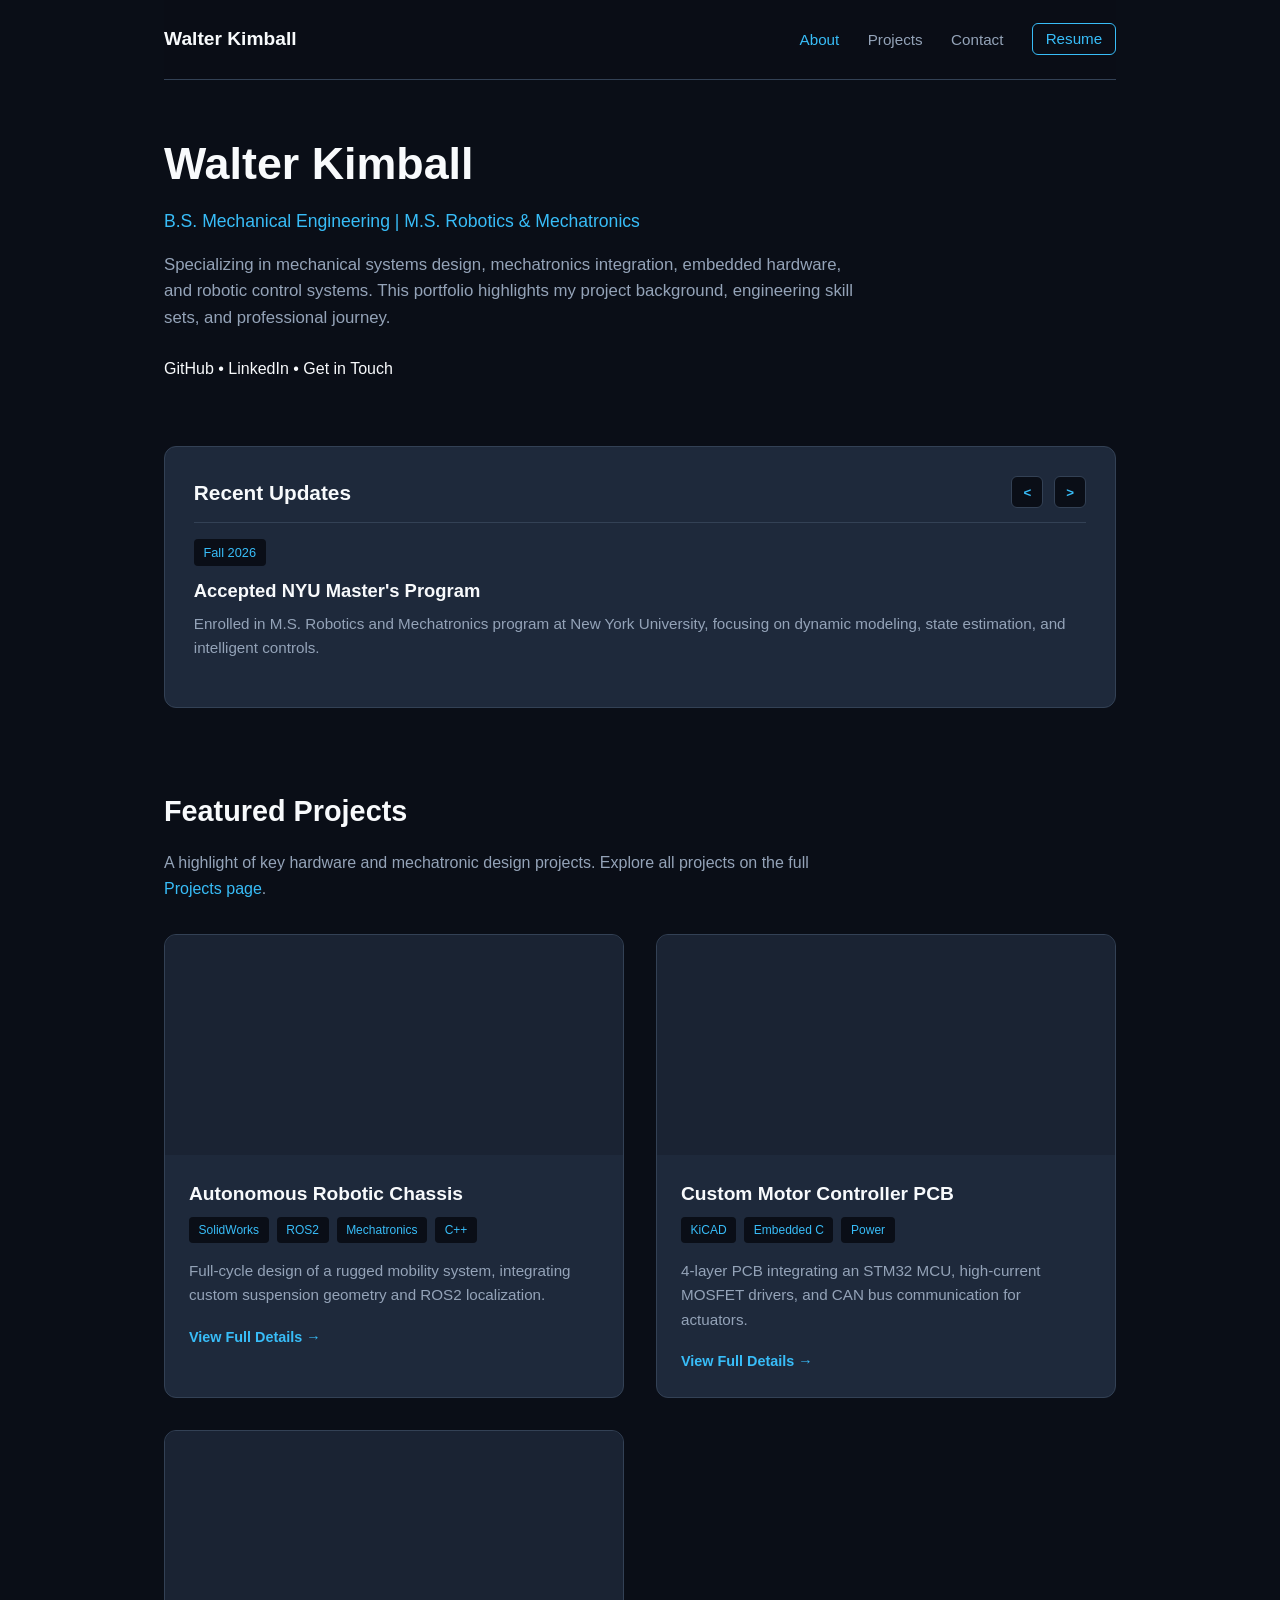
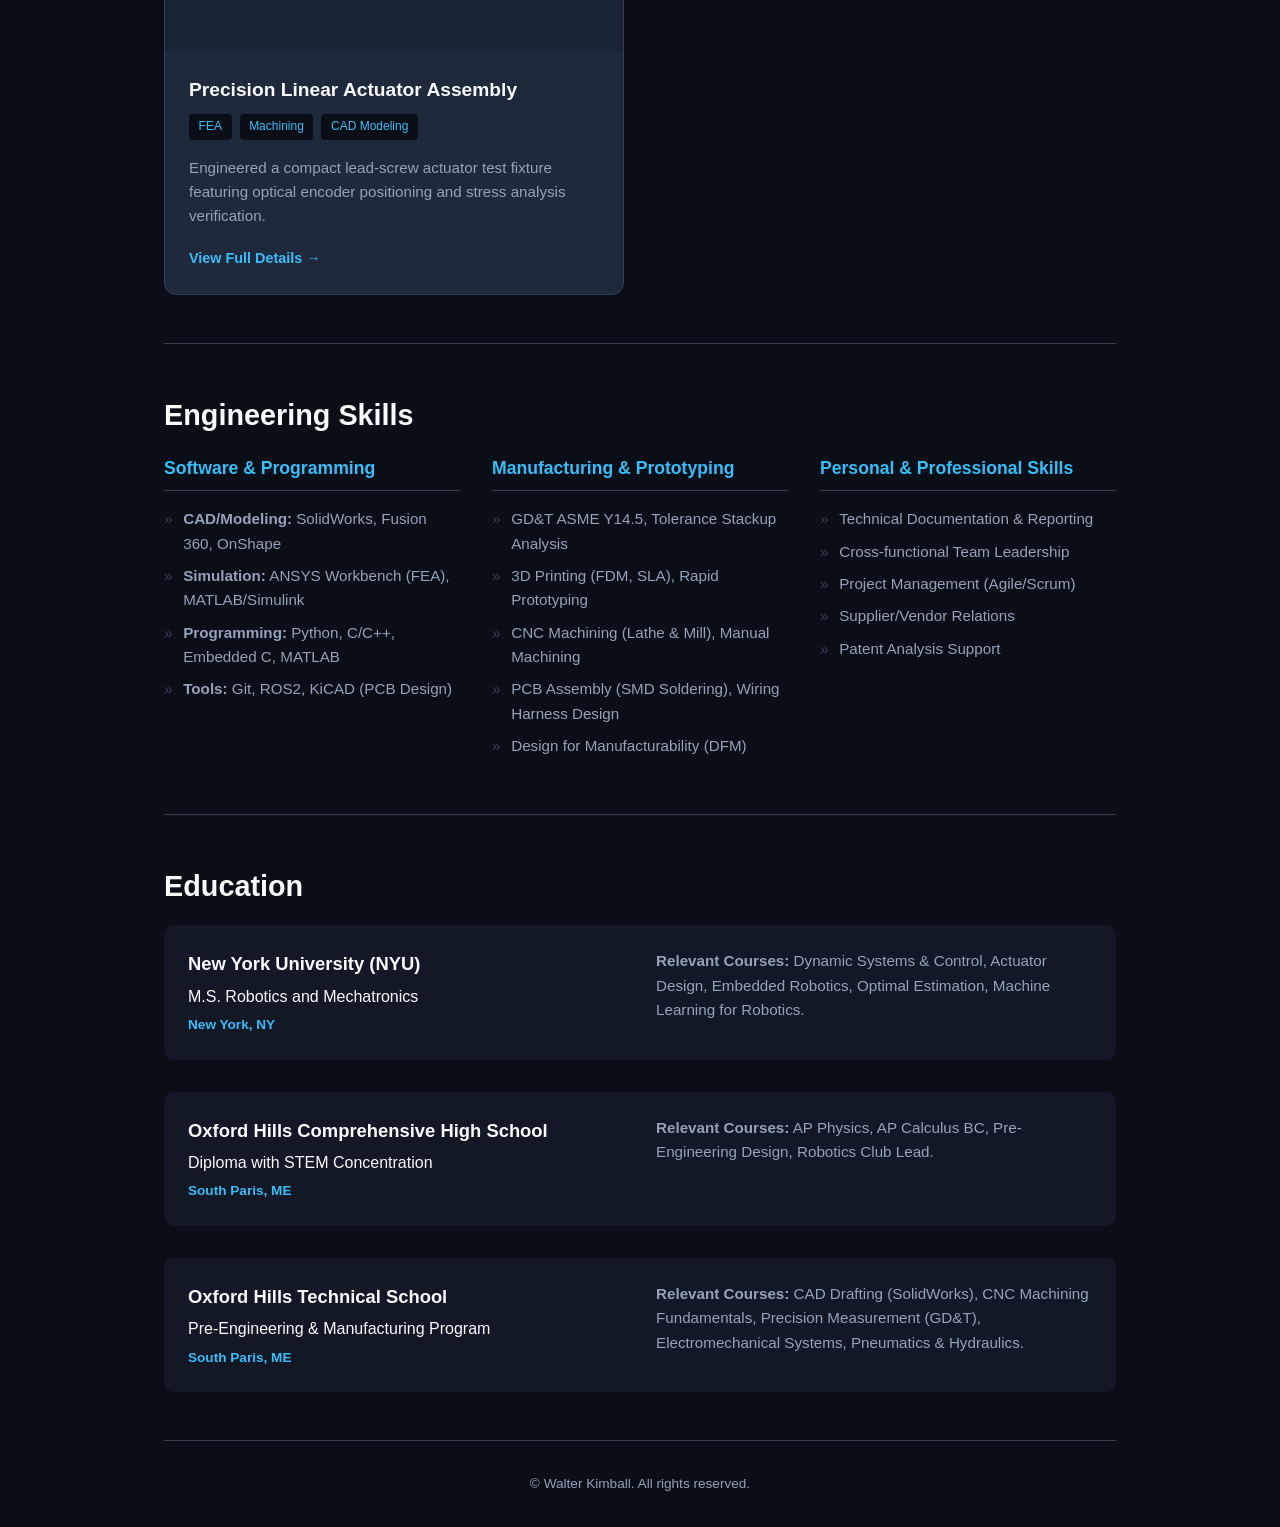
==== index.html @ c91fad49 "Update index.html" ====
<!DOCTYPE html>
<html lang="en">
<head>
  <meta charset="UTF-8">
  <meta name="viewport" content="width=device-width, initial-scale=1.0">
  <title>Walter Kimball | About Me</title>
  <link rel="stylesheet" href="style.css">
  <style>
    /* Carousel Essential Mechanics */
    .carousel-container {
      position: relative;
      overflow: hidden;
      min-height: 140px;
    }
    .update-slide {
      position: absolute;
      width: 100%;
      top: 0;
      left: 0;
      opacity: 0;
      visibility: hidden;
      transition: opacity 0.4s ease-in-out, visibility 0.4s ease-in-out;
      pointer-events: none;
    }
    .update-slide.active {
      position: relative;
      opacity: 1;
      visibility: visible;
      pointer-events: auto;
    }
  </style>
</head>
<body>

  <!-- Navigation Bar -->
  <nav class="navbar">
    <a href="index.html" class="logo">Walter Kimball</a>
    <div class="nav-links">
      <a href="index.html" class="active">About</a>
      <a href="projects.html">Projects</a>
      <a href="contact.html">Contact</a>
      <a href="resume.pdf" target="_blank" class="btn-resume">Resume</a>
    </div>
  </nav>

  <!-- Hero / Intro Section -->
  <section id="about" class="hero">
    <h1>Walter Kimball</h1>
    <p class="subtitle">B.S. Mechanical Engineering | M.S. Robotics & Mechatronics</p>
    <p class="bio">
      Specializing in mechanical systems design, mechatronics integration, 
      embedded hardware, and robotic control systems. This portfolio highlights 
      my project background, engineering skill sets, and professional journey.
    </p>
    <div class="social-links">
      <a href="https://github.com/" target="_blank">GitHub</a> &bull;
      <a href="https://linkedin.com/" target="_blank">LinkedIn</a> &bull;
      <a href="contact.html">Get in Touch</a>
    </div>
  </section>

  <!-- 1. News & Recent Updates Rotating Box -->
  <section class="updates-section">
    <div class="updates-header">
      <h2>Recent Updates</h2>
      <div class="carousel-controls">
        <button id="prevBtn" class="carousel-btn">&lt;</button>
        <button id="nextBtn" class="carousel-btn">&gt;</button>
      </div>
    </div>

    <div class="carousel-container">
      <!-- Update 1 -->
      <div class="update-slide active">
        <span class="update-date">Fall 2026</span>
        <h3>Accepted NYU Master's Program</h3>
        <p>Enrolled in M.S. Robotics and Mechatronics program at New York University, focusing on dynamic modeling, state estimation, and intelligent controls.</p>
      </div>

      <!-- Update 2 -->
      <div class="update-slide">
        <span class="update-date">Summer 2026</span>
        <h3>Passed Fundamentals of Engineering Exam</h3>
        <p>Successfully completed the FE Exam (Mechanical branch) and received Certified SolidWorks Professional (CSWP) designation.</p>
      </div>

      <!-- Update 3 -->
      <div class="update-slide">
        <span class="update-date">Spring 2026</span>
        <h3>B.S. Mechanical Engineering Completed</h3>
        <p>Graduated with honors, finalizing a capstone project on a high-efficiency planar robotic manipulator.</p>
      </div>
    </div>
  </section>

  <!-- 2. FEATURED PROJECTS (Positioned between Updates and Skills) -->
  <section class="featured-projects">
    <h2>Featured Projects</h2>
    <p class="section-desc">
      A highlight of key hardware and mechatronic design projects. 
      Explore all projects on the full <a href="projects.html">Projects page</a>.
    </p>
    <div class="projects-grid">

      <!-- Project Card 1 -->
      <div class="project-card">
        <div class="card-image" style="background-image: url('project1.jpg');"></div>
        <div class="card-content">
          <h3>Autonomous Robotic Chassis</h3>
          <div class="tags">
            <span class="tag">SolidWorks</span>
            <span class="tag">ROS2</span>
            <span class="tag">Mechatronics</span>
            <span class="tag">C++</span>
          </div>
          <p>Full-cycle design of a rugged mobility system, integrating custom suspension geometry and ROS2 localization.</p>
          <a href="projects.html" class="card-link">View Full Details &rarr;</a>
        </div>
      </div>

      <!-- Project Card 2 -->
      <div class="project-card">
        <div class="card-image" style="background-image: url('project2.jpg');"></div>
        <div class="card-content">
          <h3>Custom Motor Controller PCB</h3>
          <div class="tags">
            <span class="tag">KiCAD</span>
            <span class="tag">Embedded C</span>
            <span class="tag">Power</span>
          </div>
          <p>4-layer PCB integrating an STM32 MCU, high-current MOSFET drivers, and CAN bus communication for actuators.</p>
          <a href="projects.html" class="card-link">View Full Details &rarr;</a>
        </div>
      </div>

      <!-- Project Card 3 -->
      <div class="project-card">
        <div class="card-image" style="background-image: url('project3.jpg');"></div>
        <div class="card-content">
          <h3>Precision Linear Actuator Assembly</h3>
          <div class="tags">
            <span class="tag">FEA</span>
            <span class="tag">Machining</span>
            <span class="tag">CAD Modeling</span>
          </div>
          <p>Engineered a compact lead-screw actuator test fixture featuring optical encoder positioning and stress analysis verification.</p>
          <a href="projects.html" class="card-link">View Full Details &rarr;</a>
        </div>
      </div>

    </div>
  </section>

  <!-- 3. ENGINEERING SKILLS -->
  <section id="skills" class="skills-section">
    <h2>Engineering Skills</h2>
    <div class="skills-grid">
      
      <!-- Category 1 -->
      <div class="skill-category">
        <h3>Software & Programming</h3>
        <ul class="skill-list">
          <li><strong>CAD/Modeling:</strong> SolidWorks, Fusion 360, OnShape</li>
          <li><strong>Simulation:</strong> ANSYS Workbench (FEA), MATLAB/Simulink</li>
          <li><strong>Programming:</strong> Python, C/C++, Embedded C, MATLAB</li>
          <li><strong>Tools:</strong> Git, ROS2, KiCAD (PCB Design)</li>
        </ul>
      </div>

      <!-- Category 2 -->
      <div class="skill-category">
        <h3>Manufacturing & Prototyping</h3>
        <ul class="skill-list">
          <li>GD&T ASME Y14.5, Tolerance Stackup Analysis</li>
          <li>3D Printing (FDM, SLA), Rapid Prototyping</li>
          <li>CNC Machining (Lathe & Mill), Manual Machining</li>
          <li>PCB Assembly (SMD Soldering), Wiring Harness Design</li>
          <li>Design for Manufacturability (DFM)</li>
        </ul>
      </div>

      <!-- Category 3 -->
      <div class="skill-category">
        <h3>Personal & Professional Skills</h3>
        <ul class="skill-list">
          <li>Technical Documentation & Reporting</li>
          <li>Cross-functional Team Leadership</li>
          <li>Project Management (Agile/Scrum)</li>
          <li>Supplier/Vendor Relations</li>
          <li>Patent Analysis Support</li>
        </ul>
      </div>

    </div>
  </section>

  <!-- 4. EDUCATION -->
  <section id="education" class="education-section">
    <h2>Education</h2>
    
    <div class="edu-container">
      <!-- Degree 1 -->
      <div class="edu-entry">
        <div class="edu-main">
          <h3>New York University (NYU)</h3>
          <p>M.S. Robotics and Mechatronics</p>
          <p class="edu-meta">New York, NY</p>
        </div>
        <div class="edu-details">
          <strong>Relevant Courses:</strong> Dynamic Systems & Control, Actuator Design, Embedded Robotics, Optimal Estimation, Machine Learning for Robotics.
        </div>
      </div>

      <!-- High School -->
      <div class="edu-entry">
        <div class="edu-main">
          <h3>Oxford Hills Comprehensive High School</h3>
          <p>Diploma with STEM Concentration</p>
          <p class="edu-meta">South Paris, ME</p>
        </div>
        <div class="edu-details">
          <strong>Relevant Courses:</strong> AP Physics, AP Calculus BC, Pre-Engineering Design, Robotics Club Lead.
        </div>
      </div>

      <!-- Tech School -->
      <div class="edu-entry">
        <div class="edu-main">
          <h3>Oxford Hills Technical School</h3>
          <p>Pre-Engineering & Manufacturing Program</p>
          <p class="edu-meta">South Paris, ME</p>
        </div>
        <div class="edu-details">
          <strong>Relevant Courses:</strong> CAD Drafting (SolidWorks), CNC Machining Fundamentals, Precision Measurement (GD&T), Electromechanical Systems, Pneumatics & Hydraulics.
        </div>
      </div>
    </div>
  </section>

  <!-- Footer -->
  <footer>
    <p>&copy; Walter Kimball. All rights reserved.</p>
  </footer>

  <!-- Carousel Script -->
  <script>
    document.addEventListener('DOMContentLoaded', () => {
      const slides = document.querySelectorAll('.update-slide');
      const prevBtn = document.getElementById('prevBtn');
      const nextBtn = document.getElementById('nextBtn');
      let currentSlide = 0;
      const totalSlides = slides.length;

      if (totalSlides === 0 || !prevBtn || !nextBtn) return;

      function showSlide(index) {
        slides.forEach((slide) => slide.classList.remove('active'));
        slides[index].classList.add('active');
      }

      nextBtn.addEventListener('click', () => {
        currentSlide = (currentSlide + 1) % totalSlides;
        showSlide(currentSlide);
      });

      prevBtn.addEventListener('click', () => {
        currentSlide = (currentSlide - 1 + totalSlides) % totalSlides;
        showSlide(currentSlide);
      });

      setInterval(() => {
        currentSlide = (currentSlide + 1) % totalSlides;
        showSlide(currentSlide);
      }, 7000);

      showSlide(currentSlide);
    });
  </script>

</body>
</html>
---- style.css ----
/* Master Stylesheet: Clean Minimal Engineering Theme */
:root {
  --bg-color: #0a0e17; /* Sightly darker for better contrast */
  --card-bg: #1e293b;
  --text-primary: #f8fafc;
  --text-secondary: #94a3b8;
  --accent: #38bdf8;
  --border-color: #334155;
  --font-family: -apple-system, BlinkMacSystemFont, "Segoe UI", Roboto, Helvetica, Arial, sans-serif;
}

* {
  box-sizing: border-box;
  margin: 0;
  padding: 0;
}

body {
  background-color: var(--bg-color);
  color: var(--text-primary);
  font-family: var(--font-family);
  line-height: 1.6;
  padding: 0 1.5rem;
  max-width: 1000px;
  margin: 0 auto;
  overflow-x: hidden; /* Safety for carousel transition */
}

/* Navbar */
.navbar {
  display: flex;
  justify-content: space-between;
  align-items: center;
  padding: 1.5rem 0;
  border-bottom: 1px solid var(--border-color);
  position: sticky; /* Keeps navbar visible when scrolling down long page */
  top: 0;
  background-color: rgba(10, 14, 23, 0.9); /* Opaque for scrolling */
  z-index: 100;
}

.logo {
  font-size: 1.2rem;
  font-weight: 700;
  color: var(--text-primary);
  text-decoration: none;
}

.nav-links a {
  color: var(--text-secondary);
  text-decoration: none;
  margin-left: 1.5rem;
  font-size: 0.95rem;
  transition: color 0.2s;
}

.nav-links a:hover,
.nav-links a.active {
  color: var(--accent);
}

.btn-resume {
  border: 1px solid var(--accent);
  padding: 0.4rem 0.8rem;
  border-radius: 6px;
  color: var(--accent) !important;
}

/* Universal Section Styling */
.hero, .updates-section, .featured-projects, .skills-section, .education-section, .projects-page-header, .contact-section {
  padding: 3rem 0;
  border-bottom: 1px solid var(--border-color); /* Separates sections on long page */
}

h1 {
  font-size: 2.8rem;
  margin-bottom: 0.5rem;
}

h2 {
  font-size: 1.8rem;
  margin-bottom: 1rem;
}

.subtitle {
  font-size: 1.1rem;
  color: var(--accent);
  margin-bottom: 1rem;
}

.section-desc {
  color: var(--text-secondary);
  margin-bottom: 2rem;
  max-width: 700px;
}

.section-desc a {
  color: var(--accent);
  text-decoration: none;
}

/* Hero Section */
.hero {
  border-bottom: none; /* Hero doesn't need its own line */
}

.bio {
  color: var(--text-secondary);
  max-width: 700px;
  font-size: 1.05rem;
  margin-bottom: 1.5rem;
}

.social-links a {
  color: var(--text-primary);
  text-decoration: none;
  font-weight: 500;
}

.social-links a:hover {
  color: var(--accent);
}

/* Updates / News Carousel Box (Hiding styles are in index.html) */
.updates-section {
  margin: 1rem 0 2rem 0;
  background-color: var(--card-bg);
  border: 1px solid var(--border-color);
  border-radius: 12px;
  padding: 1.8rem;
}

.updates-header {
  display: flex;
  justify-content: space-between;
  align-items: center;
  margin-bottom: 1rem;
  border-bottom: 1px solid var(--border-color);
  padding-bottom: 0.8rem;
}

.updates-header h2 {
  font-size: 1.3rem;
  margin-bottom: 0;
}

.carousel-btn {
  background-color: var(--bg-color);
  color: var(--accent);
  border: 1px solid var(--border-color);
  border-radius: 6px;
  width: 32px;
  height: 32px;
  cursor: pointer;
  font-weight: bold;
  margin-left: 0.4rem;
  transition: all 0.2s;
}

.carousel-btn:hover {
  background-color: var(--accent);
  color: var(--bg-color);
}

.update-date {
  font-size: 0.8rem;
  background-color: var(--bg-color);
  color: var(--accent);
  padding: 0.2rem 0.6rem;
  border-radius: 4px;
  display: inline-block;
  margin-bottom: 0.6rem;
}

.update-slide h3 {
  font-size: 1.15rem;
  margin-bottom: 0.4rem;
}

.update-slide p {
  color: var(--text-secondary);
  font-size: 0.95rem;
}

/* Projects Grid (Used on both index and projects pages) */
.projects-grid {
  display: grid;
  grid-template-columns: repeat(auto-fit, minmax(320px, 1fr));
  gap: 2rem;
}

.project-card {
  background-color: var(--card-bg);
  border: 1px solid var(--border-color);
  border-radius: 12px;
  overflow: hidden;
  transition: all 0.2s ease;
}

.project-card:hover {
  transform: translateY(-4px);
  border-color: var(--accent);
}

.card-image {
  height: 220px;
  background-size: cover;
  background-position: center;
  background-color: #1a2333; /* Dark placeholder color */
}

.card-content {
  padding: 1.5rem;
}

.card-content h3 {
  font-size: 1.2rem;
  margin-bottom: 0.5rem;
}

.tags {
  display: flex;
  flex-wrap: wrap;
  gap: 0.5rem;
  margin-bottom: 1rem;
}

.tag {
  background-color: var(--bg-color);
  color: var(--accent);
  font-size: 0.75rem;
  padding: 0.2rem 0.6rem;
  border-radius: 4px;
}

.card-content p {
  color: var(--text-secondary);
  font-size: 0.95rem;
  margin-bottom: 1rem;
}

.card-link {
  color: var(--accent);
  text-decoration: none;
  font-size: 0.9rem;
  font-weight: 600;
}

/* Skills Section */
.skills-grid {
  display: grid;
  grid-template-columns: repeat(auto-fit, minmax(280px, 1fr));
  gap: 2rem;
}

.skill-category h3 {
  font-size: 1.1rem;
  margin-bottom: 1rem;
  color: var(--accent);
  border-bottom: 1px solid var(--border-color);
  padding-bottom: 0.5rem;
}

.skill-list {
  list-style: none;
}

.skill-list li {
  color: var(--text-secondary);
  font-size: 0.95rem;
  margin-bottom: 0.5rem;
  position: relative;
  padding-left: 1.2rem;
}

.skill-list li::before {
  content: "»"; /* Subdued professional list marker */
  position: absolute;
  left: 0;
  color: var(--border-color);
}

/* Education Section */
.edu-container {
  display: flex;
  flex-direction: column;
  gap: 2rem;
}

.edu-entry {
  display: grid;
  grid-template-columns: 1fr 1fr;
  gap: 2rem;
  align-items: flex-start;
  padding: 1.5rem;
  background-color: rgba(30, 41, 59, 0.4); /* Subtle transparent background */
  border-radius: 10px;
}

.edu-main h3 {
  font-size: 1.15rem;
  margin-bottom: 0.3rem;
}

.edu-meta {
  color: var(--accent);
  font-size: 0.85rem;
  font-weight: 600;
  margin-top: 0.3rem;
}

.edu-details {
  color: var(--text-secondary);
  font-size: 0.95rem;
}

@media (max-width: 768px) {
  .edu-entry {
    grid-template-columns: 1fr; /* Stack vertically on mobile */
    gap: 1rem;
  }
}

/* Contact Page Styles */
.contact-card {
  background-color: var(--card-bg);
  border: 1px solid var(--border-color);
  border-radius: 12px;
  padding: 2rem;
  margin-top: 1.5rem;
  display: grid;
  grid-template-columns: repeat(auto-fit, minmax(200px, 1fr));
  gap: 1.5rem;
}

.contact-item h3 {
  font-size: 1rem;
  color: var(--text-secondary);
  margin-bottom: 0.3rem;
}

.contact-item a {
  color: var(--accent);
  text-decoration: none;
}

.contact-item a:hover {
  text-decoration: underline;
}

/* Footer (Shared) */
footer {
  text-align: center;
  padding: 2rem 0;
  color: var(--text-secondary);
  font-size: 0.85rem;
}
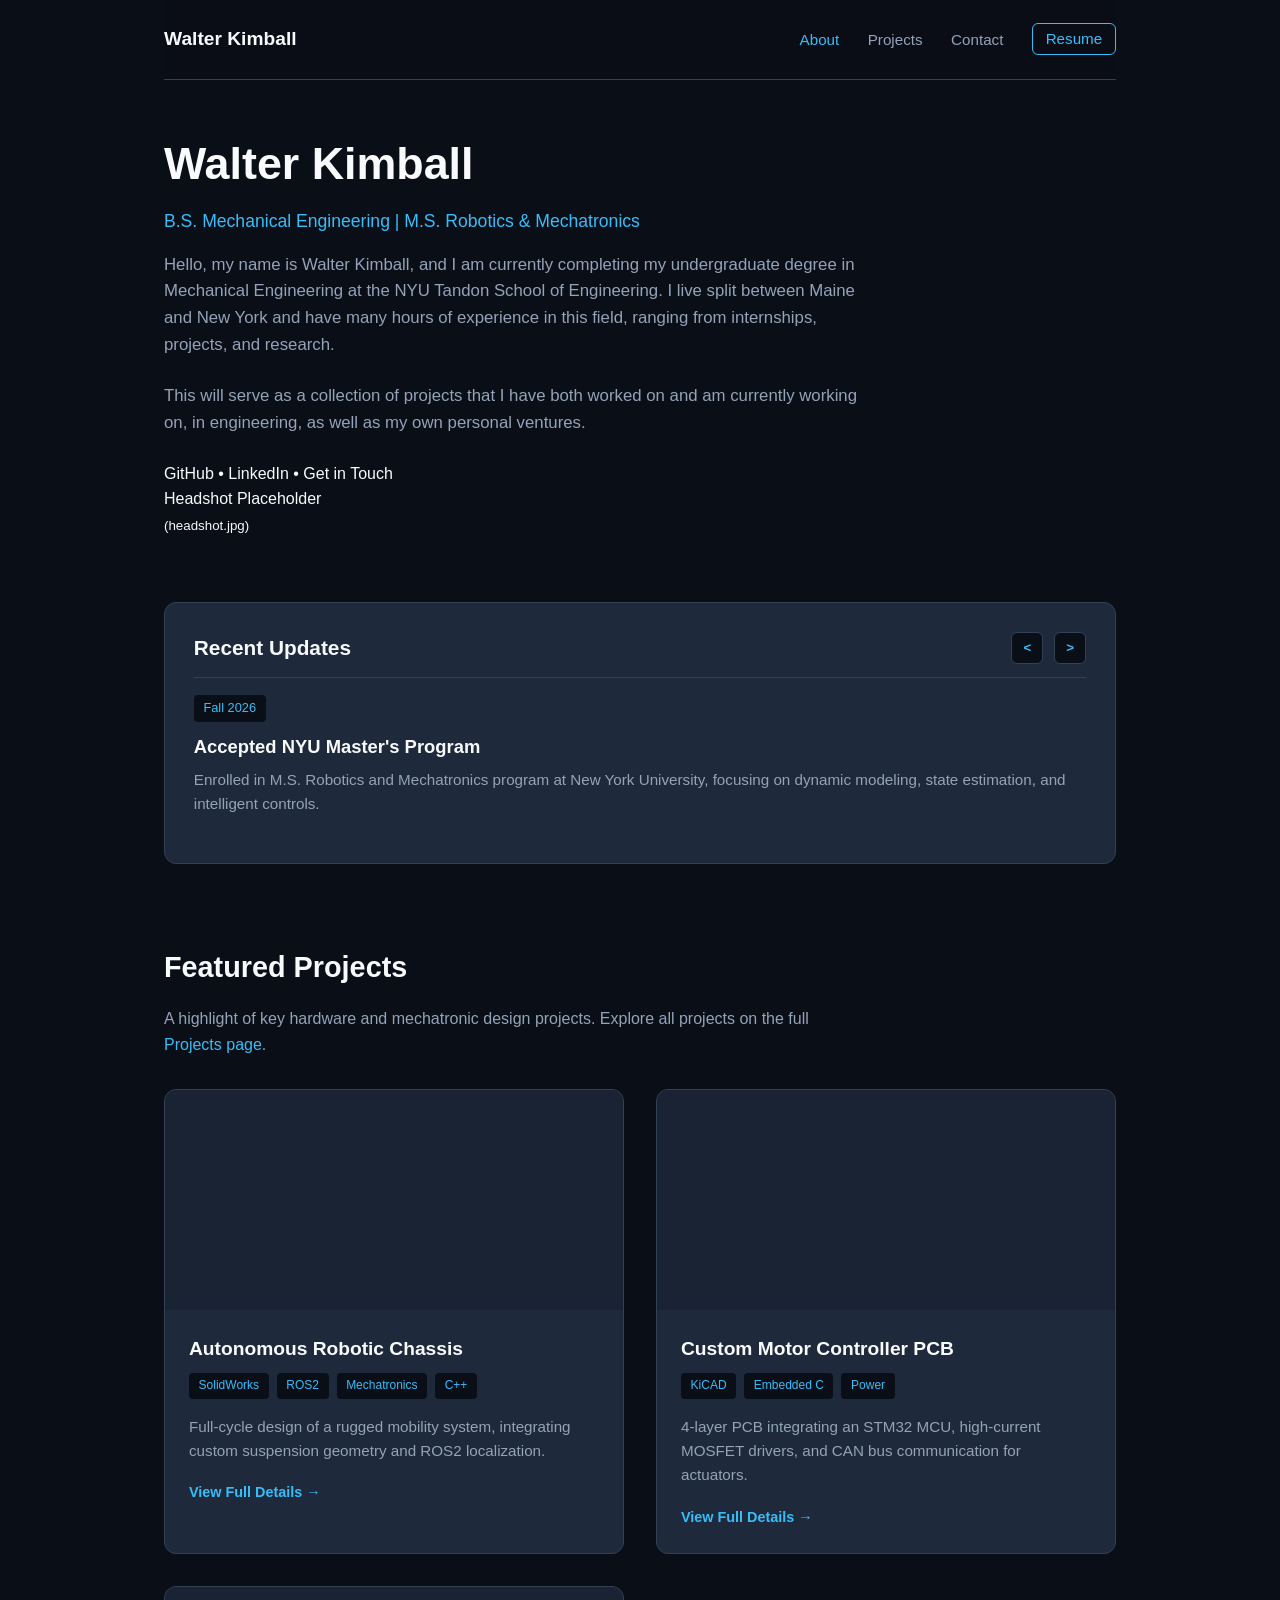
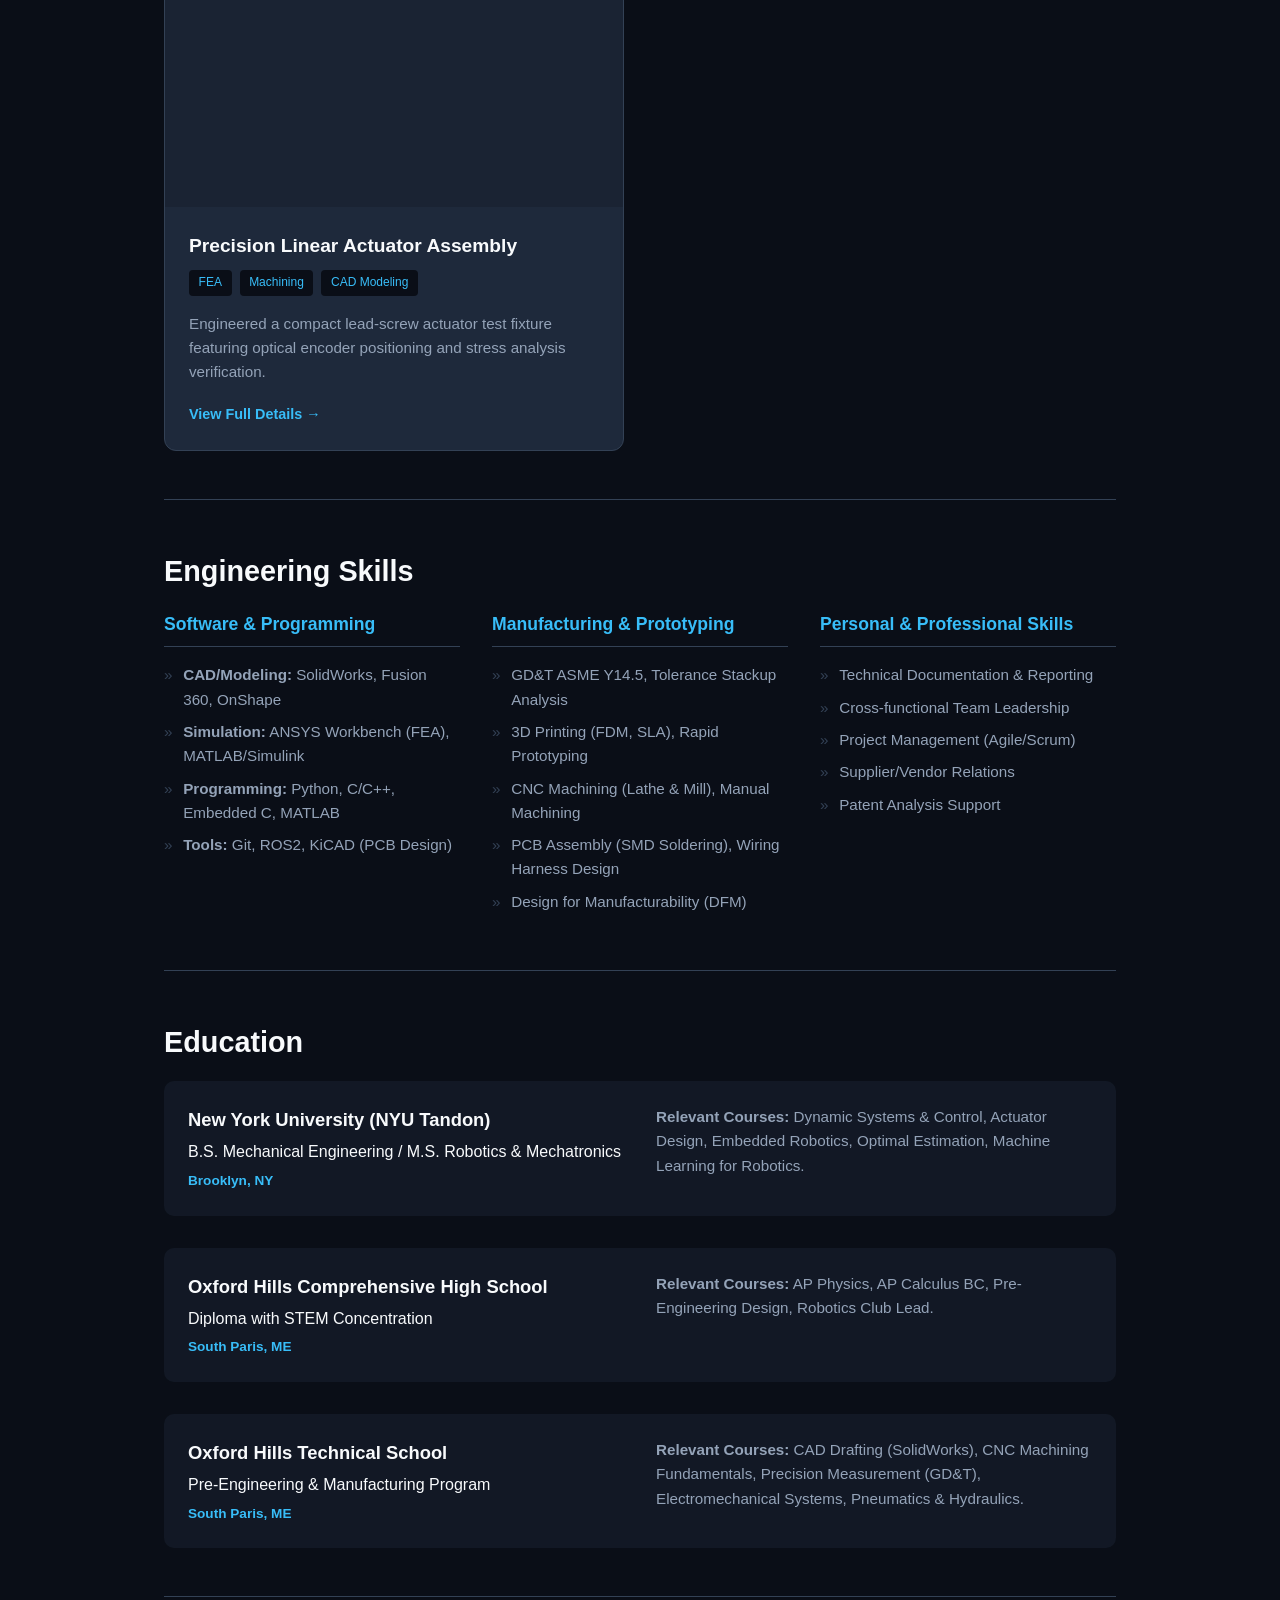
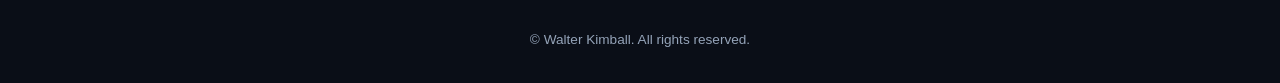
==== commit 33bcbd20: "Revise hero section layout and content Updated the hero section with a side-by-side headshot layout " ====
--- a/index.html
+++ b/index.html
@@ -43,19 +43,36 @@
     </div>
   </nav>
 
-  <!-- Hero / Intro Section -->
+  <!-- Hero / Intro Section with Side-by-Side Headshot Layout -->
   <section id="about" class="hero">
-    <h1>Walter Kimball</h1>
-    <p class="subtitle">B.S. Mechanical Engineering | M.S. Robotics & Mechatronics</p>
-    <p class="bio">
-      Specializing in mechanical systems design, mechatronics integration, 
-      embedded hardware, and robotic control systems. This portfolio highlights 
-      my project background, engineering skill sets, and professional journey.
-    </p>
-    <div class="social-links">
-      <a href="https://github.com/" target="_blank">GitHub</a> &bull;
-      <a href="https://linkedin.com/" target="_blank">LinkedIn</a> &bull;
-      <a href="contact.html">Get in Touch</a>
+    <div class="hero-container">
+      
+      <!-- Left Column: Heading & Text -->
+      <div class="hero-text">
+        <h1>Walter Kimball</h1>
+        <p class="subtitle">B.S. Mechanical Engineering | M.S. Robotics & Mechatronics</p>
+        <p class="bio">
+          Hello, my name is Walter Kimball, and I am currently completing my undergraduate degree in Mechanical Engineering at the NYU Tandon School of Engineering. I live split between Maine and New York and have many hours of experience in this field, ranging from internships, projects, and research.
+        </p>
+        <p class="bio">
+          This will serve as a collection of projects that I have both worked on and am currently working on, in engineering, as well as my own personal ventures.
+        </p>
+        <div class="social-links">
+          <a href="https://github.com/" target="_blank">GitHub</a> &bull;
+          <a href="https://linkedin.com/" target="_blank">LinkedIn</a> &bull;
+          <a href="contact.html">Get in Touch</a>
+        </div>
+      </div>
+
+      <!-- Right Column: Headshot Placeholder -->
+      <div class="hero-image-container">
+        <!-- Replace 'headshot.jpg' in your repository when ready -->
+        <img src="headshot.jpg" alt="Walter Kimball Headshot" class="headshot-img" onerror="this.style.display='none'; this.nextElementSibling.style.display='flex';" />
+        <div class="headshot-placeholder">
+          <span>Headshot Placeholder<br><small>(headshot.jpg)</small></span>
+        </div>
+      </div>
+
     </div>
   </section>
 
@@ -93,7 +110,7 @@
     </div>
   </section>
 
-  <!-- 2. FEATURED PROJECTS (Positioned between Updates and Skills) -->
+  <!-- 2. FEATURED PROJECTS -->
   <section class="featured-projects">
     <h2>Featured Projects</h2>
     <p class="section-desc">
@@ -202,9 +219,9 @@
       <!-- Degree 1 -->
       <div class="edu-entry">
         <div class="edu-main">
-          <h3>New York University (NYU)</h3>
-          <p>M.S. Robotics and Mechatronics</p>
-          <p class="edu-meta">New York, NY</p>
+          <h3>New York University (NYU Tandon)</h3>
+          <p>B.S. Mechanical Engineering / M.S. Robotics & Mechatronics</p>
+          <p class="edu-meta">Brooklyn, NY</p>
         </div>
         <div class="edu-details">
           <strong>Relevant Courses:</strong> Dynamic Systems & Control, Actuator Design, Embedded Robotics, Optimal Estimation, Machine Learning for Robotics.
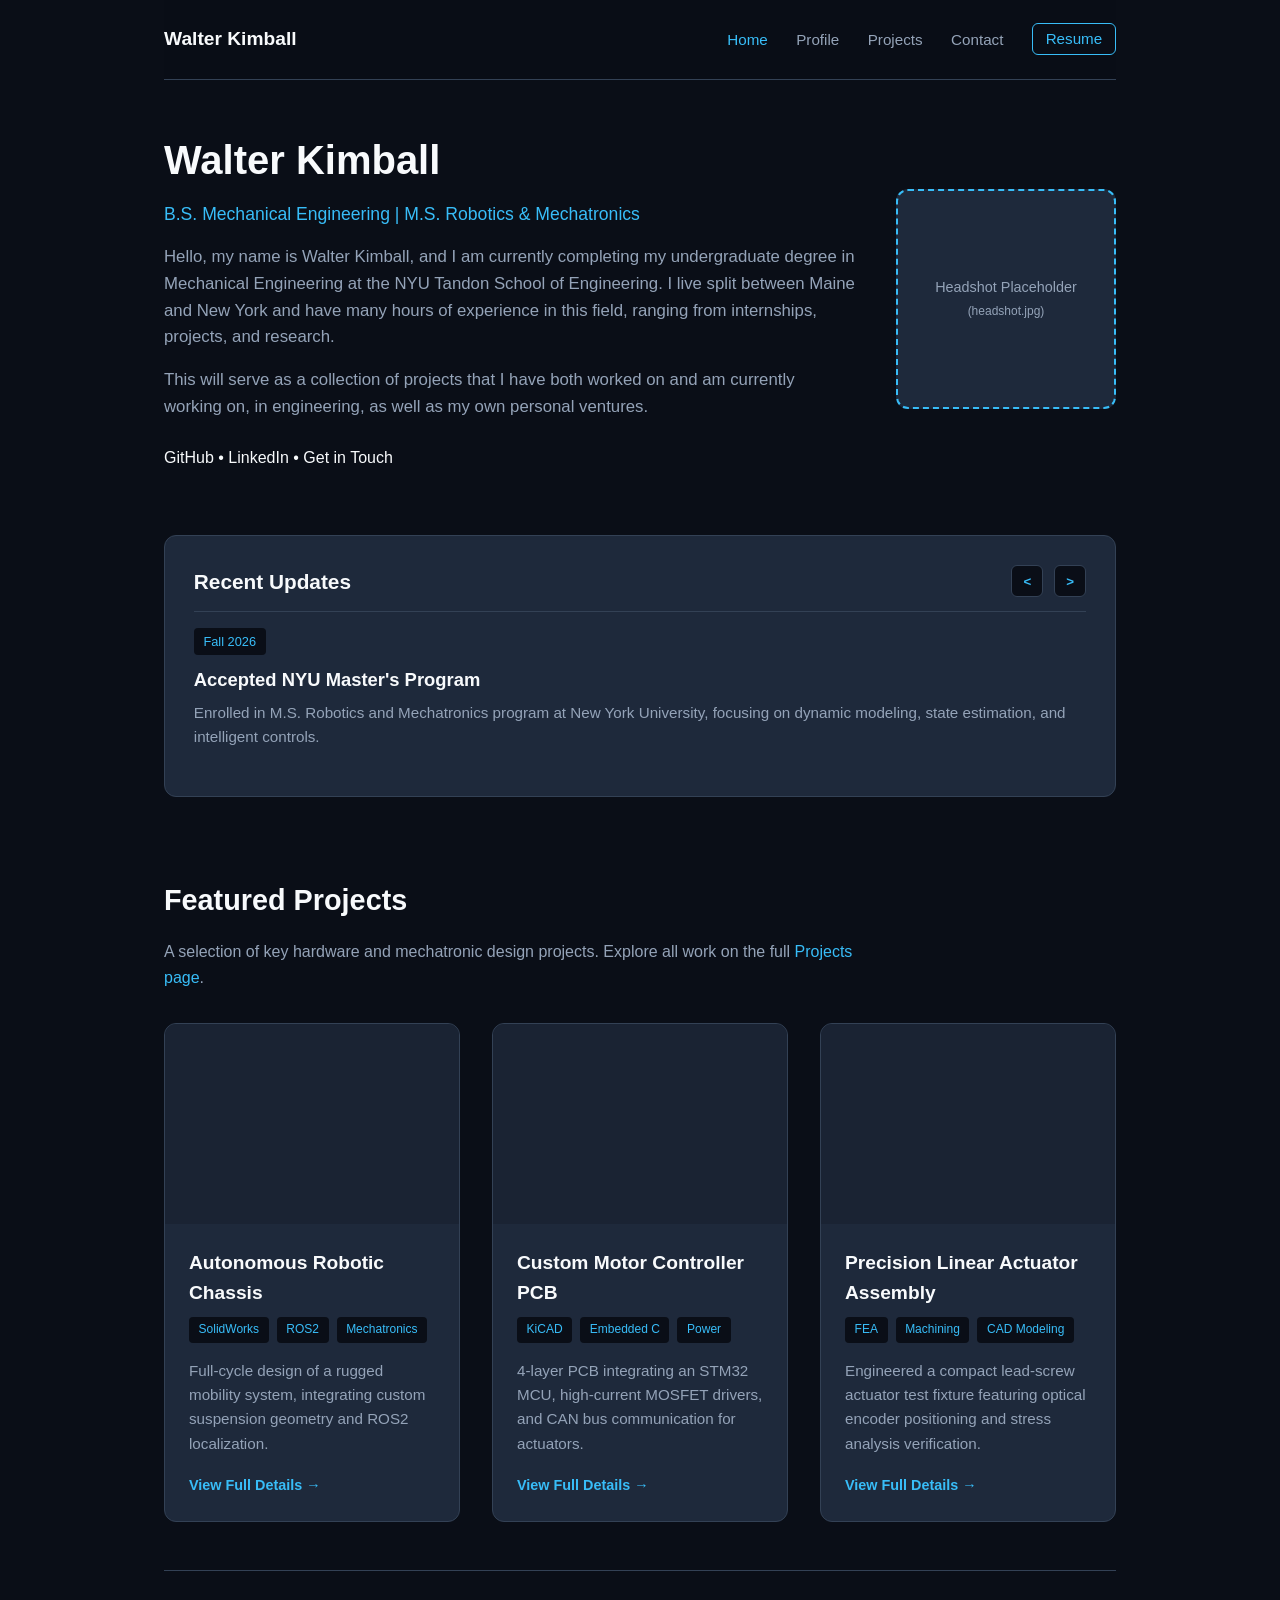
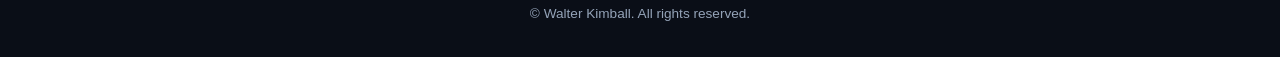
==== commit 9d03cc04: "Change page title and update navigation links" ====
--- a/index.html
+++ b/index.html
@@ -3,10 +3,9 @@
 <head>
   <meta charset="UTF-8">
   <meta name="viewport" content="width=device-width, initial-scale=1.0">
-  <title>Walter Kimball | About Me</title>
+  <title>Walter Kimball | Home</title>
   <link rel="stylesheet" href="style.css">
   <style>
-    /* Carousel Essential Mechanics */
     .carousel-container {
       position: relative;
       overflow: hidden;
@@ -36,18 +35,17 @@
   <nav class="navbar">
     <a href="index.html" class="logo">Walter Kimball</a>
     <div class="nav-links">
-      <a href="index.html" class="active">About</a>
+      <a href="index.html" class="active">Home</a>
+      <a href="profile.html">Profile</a>
       <a href="projects.html">Projects</a>
       <a href="contact.html">Contact</a>
       <a href="resume.pdf" target="_blank" class="btn-resume">Resume</a>
     </div>
   </nav>
 
-  <!-- Hero / Intro Section with Side-by-Side Headshot Layout -->
+  <!-- Hero / Intro Section -->
   <section id="about" class="hero">
     <div class="hero-container">
-      
-      <!-- Left Column: Heading & Text -->
       <div class="hero-text">
         <h1>Walter Kimball</h1>
         <p class="subtitle">B.S. Mechanical Engineering | M.S. Robotics & Mechatronics</p>
@@ -64,19 +62,17 @@
         </div>
       </div>
 
-      <!-- Right Column: Headshot Placeholder -->
+      <!-- Headshot Frame -->
       <div class="hero-image-container">
-        <!-- Replace 'headshot.jpg' in your repository when ready -->
         <img src="headshot.jpg" alt="Walter Kimball Headshot" class="headshot-img" onerror="this.style.display='none'; this.nextElementSibling.style.display='flex';" />
         <div class="headshot-placeholder">
           <span>Headshot Placeholder<br><small>(headshot.jpg)</small></span>
         </div>
       </div>
-
     </div>
   </section>
 
-  <!-- 1. News & Recent Updates Rotating Box -->
+  <!-- News & Recent Updates Carousel -->
   <section class="updates-section">
     <div class="updates-header">
       <h2>Recent Updates</h2>
@@ -87,21 +83,16 @@
     </div>
 
     <div class="carousel-container">
-      <!-- Update 1 -->
       <div class="update-slide active">
         <span class="update-date">Fall 2026</span>
         <h3>Accepted NYU Master's Program</h3>
         <p>Enrolled in M.S. Robotics and Mechatronics program at New York University, focusing on dynamic modeling, state estimation, and intelligent controls.</p>
       </div>
-
-      <!-- Update 2 -->
       <div class="update-slide">
         <span class="update-date">Summer 2026</span>
         <h3>Passed Fundamentals of Engineering Exam</h3>
         <p>Successfully completed the FE Exam (Mechanical branch) and received Certified SolidWorks Professional (CSWP) designation.</p>
       </div>
-
-      <!-- Update 3 -->
       <div class="update-slide">
         <span class="update-date">Spring 2026</span>
         <h3>B.S. Mechanical Engineering Completed</h3>
@@ -110,16 +101,14 @@
     </div>
   </section>
 
-  <!-- 2. FEATURED PROJECTS -->
+  <!-- FEATURED PROJECTS -->
   <section class="featured-projects">
     <h2>Featured Projects</h2>
     <p class="section-desc">
-      A highlight of key hardware and mechatronic design projects. 
-      Explore all projects on the full <a href="projects.html">Projects page</a>.
+      A selection of key hardware and mechatronic design projects. 
+      Explore all work on the full <a href="projects.html">Projects page</a>.
     </p>
     <div class="projects-grid">
-
-      <!-- Project Card 1 -->
       <div class="project-card">
         <div class="card-image" style="background-image: url('project1.jpg');"></div>
         <div class="card-content">
@@ -128,14 +117,12 @@
             <span class="tag">SolidWorks</span>
             <span class="tag">ROS2</span>
             <span class="tag">Mechatronics</span>
-            <span class="tag">C++</span>
           </div>
           <p>Full-cycle design of a rugged mobility system, integrating custom suspension geometry and ROS2 localization.</p>
           <a href="projects.html" class="card-link">View Full Details &rarr;</a>
         </div>
       </div>
 
-      <!-- Project Card 2 -->
       <div class="project-card">
         <div class="card-image" style="background-image: url('project2.jpg');"></div>
         <div class="card-content">
@@ -150,7 +137,6 @@
         </div>
       </div>
 
-      <!-- Project Card 3 -->
       <div class="project-card">
         <div class="card-image" style="background-image: url('project3.jpg');"></div>
         <div class="card-content">
@@ -162,93 +148,6 @@
           </div>
           <p>Engineered a compact lead-screw actuator test fixture featuring optical encoder positioning and stress analysis verification.</p>
           <a href="projects.html" class="card-link">View Full Details &rarr;</a>
-        </div>
-      </div>
-
-    </div>
-  </section>
-
-  <!-- 3. ENGINEERING SKILLS -->
-  <section id="skills" class="skills-section">
-    <h2>Engineering Skills</h2>
-    <div class="skills-grid">
-      
-      <!-- Category 1 -->
-      <div class="skill-category">
-        <h3>Software & Programming</h3>
-        <ul class="skill-list">
-          <li><strong>CAD/Modeling:</strong> SolidWorks, Fusion 360, OnShape</li>
-          <li><strong>Simulation:</strong> ANSYS Workbench (FEA), MATLAB/Simulink</li>
-          <li><strong>Programming:</strong> Python, C/C++, Embedded C, MATLAB</li>
-          <li><strong>Tools:</strong> Git, ROS2, KiCAD (PCB Design)</li>
-        </ul>
-      </div>
-
-      <!-- Category 2 -->
-      <div class="skill-category">
-        <h3>Manufacturing & Prototyping</h3>
-        <ul class="skill-list">
-          <li>GD&T ASME Y14.5, Tolerance Stackup Analysis</li>
-          <li>3D Printing (FDM, SLA), Rapid Prototyping</li>
-          <li>CNC Machining (Lathe & Mill), Manual Machining</li>
-          <li>PCB Assembly (SMD Soldering), Wiring Harness Design</li>
-          <li>Design for Manufacturability (DFM)</li>
-        </ul>
-      </div>
-
-      <!-- Category 3 -->
-      <div class="skill-category">
-        <h3>Personal & Professional Skills</h3>
-        <ul class="skill-list">
-          <li>Technical Documentation & Reporting</li>
-          <li>Cross-functional Team Leadership</li>
-          <li>Project Management (Agile/Scrum)</li>
-          <li>Supplier/Vendor Relations</li>
-          <li>Patent Analysis Support</li>
-        </ul>
-      </div>
-
-    </div>
-  </section>
-
-  <!-- 4. EDUCATION -->
-  <section id="education" class="education-section">
-    <h2>Education</h2>
-    
-    <div class="edu-container">
-      <!-- Degree 1 -->
-      <div class="edu-entry">
-        <div class="edu-main">
-          <h3>New York University (NYU Tandon)</h3>
-          <p>B.S. Mechanical Engineering / M.S. Robotics & Mechatronics</p>
-          <p class="edu-meta">Brooklyn, NY</p>
-        </div>
-        <div class="edu-details">
-          <strong>Relevant Courses:</strong> Dynamic Systems & Control, Actuator Design, Embedded Robotics, Optimal Estimation, Machine Learning for Robotics.
-        </div>
-      </div>
-
-      <!-- High School -->
-      <div class="edu-entry">
-        <div class="edu-main">
-          <h3>Oxford Hills Comprehensive High School</h3>
-          <p>Diploma with STEM Concentration</p>
-          <p class="edu-meta">South Paris, ME</p>
-        </div>
-        <div class="edu-details">
-          <strong>Relevant Courses:</strong> AP Physics, AP Calculus BC, Pre-Engineering Design, Robotics Club Lead.
-        </div>
-      </div>
-
-      <!-- Tech School -->
-      <div class="edu-entry">
-        <div class="edu-main">
-          <h3>Oxford Hills Technical School</h3>
-          <p>Pre-Engineering & Manufacturing Program</p>
-          <p class="edu-meta">South Paris, ME</p>
-        </div>
-        <div class="edu-details">
-          <strong>Relevant Courses:</strong> CAD Drafting (SolidWorks), CNC Machining Fundamentals, Precision Measurement (GD&T), Electromechanical Systems, Pneumatics & Hydraulics.
         </div>
       </div>
     </div>
--- a/style.css
+++ b/style.css
@@ -1,6 +1,6 @@
 /* Master Stylesheet: Clean Minimal Engineering Theme */
 :root {
-  --bg-color: #0a0e17; /* Sightly darker for better contrast */
+  --bg-color: #0a0e17;
   --card-bg: #1e293b;
   --text-primary: #f8fafc;
   --text-secondary: #94a3b8;
@@ -23,7 +23,7 @@
   padding: 0 1.5rem;
   max-width: 1000px;
   margin: 0 auto;
-  overflow-x: hidden; /* Safety for carousel transition */
+  overflow-x: hidden;
 }
 
 /* Navbar */
@@ -33,9 +33,9 @@
   align-items: center;
   padding: 1.5rem 0;
   border-bottom: 1px solid var(--border-color);
-  position: sticky; /* Keeps navbar visible when scrolling down long page */
+  position: sticky;
   top: 0;
-  background-color: rgba(10, 14, 23, 0.9); /* Opaque for scrolling */
+  background-color: rgba(10, 14, 23, 0.95);
   z-index: 100;
 }
 
@@ -69,11 +69,11 @@
 /* Universal Section Styling */
 .hero, .updates-section, .featured-projects, .skills-section, .education-section, .projects-page-header, .contact-section {
   padding: 3rem 0;
-  border-bottom: 1px solid var(--border-color); /* Separates sections on long page */
+  border-bottom: 1px solid var(--border-color);
 }
 
 h1 {
-  font-size: 2.8rem;
+  font-size: 2.5rem;
   margin-bottom: 0.5rem;
 }
 
@@ -99,16 +99,30 @@
   text-decoration: none;
 }
 
-/* Hero Section */
+/* Hero Section Side-by-Side Layout */
 .hero {
-  border-bottom: none; /* Hero doesn't need its own line */
+  border-bottom: none;
+}
+
+.hero-container {
+  display: flex;
+  align-items: center;
+  justify-content: space-between;
+  gap: 2.5rem;
+}
+
+.hero-text {
+  flex: 1;
 }
 
 .bio {
   color: var(--text-secondary);
-  max-width: 700px;
   font-size: 1.05rem;
-  margin-bottom: 1.5rem;
+  margin-bottom: 1rem;
+}
+
+.social-links {
+  margin-top: 1.5rem;
 }
 
 .social-links a {
@@ -121,7 +135,48 @@
   color: var(--accent);
 }
 
-/* Updates / News Carousel Box (Hiding styles are in index.html) */
+/* Headshot Styling & Placeholder */
+.hero-image-container {
+  flex-shrink: 0;
+  width: 220px;
+  height: 220px;
+}
+
+.headshot-img {
+  width: 100%;
+  height: 100%;
+  object-fit: cover;
+  border-radius: 12px;
+  border: 2px solid var(--border-color);
+}
+
+.headshot-placeholder {
+  width: 100%;
+  height: 100%;
+  border-radius: 12px;
+  border: 2px dashed var(--accent);
+  background-color: var(--card-bg);
+  display: flex;
+  align-items: center;
+  justify-content: center;
+  color: var(--text-secondary);
+  font-size: 0.9rem;
+  text-align: center;
+  padding: 1rem;
+}
+
+@media (max-width: 768px) {
+  .hero-container {
+    flex-direction: column-reverse;
+    text-align: center;
+  }
+  .hero-image-container {
+    width: 180px;
+    height: 180px;
+  }
+}
+
+/* Updates / News Carousel Box */
 .updates-section {
   margin: 1rem 0 2rem 0;
   background-color: var(--card-bg);
@@ -182,10 +237,10 @@
   font-size: 0.95rem;
 }
 
-/* Projects Grid (Used on both index and projects pages) */
+/* Projects Grid */
 .projects-grid {
   display: grid;
-  grid-template-columns: repeat(auto-fit, minmax(320px, 1fr));
+  grid-template-columns: repeat(auto-fit, minmax(280px, 1fr));
   gap: 2rem;
 }
 
@@ -203,10 +258,10 @@
 }
 
 .card-image {
-  height: 220px;
+  height: 200px;
   background-size: cover;
   background-position: center;
-  background-color: #1a2333; /* Dark placeholder color */
+  background-color: #1a2333;
 }
 
 .card-content {
@@ -249,7 +304,7 @@
 /* Skills Section */
 .skills-grid {
   display: grid;
-  grid-template-columns: repeat(auto-fit, minmax(280px, 1fr));
+  grid-template-columns: repeat(auto-fit, minmax(250px, 1fr));
   gap: 2rem;
 }
 
@@ -274,7 +329,7 @@
 }
 
 .skill-list li::before {
-  content: "»"; /* Subdued professional list marker */
+  content: "»";
   position: absolute;
   left: 0;
   color: var(--border-color);
@@ -284,7 +339,7 @@
 .edu-container {
   display: flex;
   flex-direction: column;
-  gap: 2rem;
+  gap: 1.5rem;
 }
 
 .edu-entry {
@@ -293,7 +348,7 @@
   gap: 2rem;
   align-items: flex-start;
   padding: 1.5rem;
-  background-color: rgba(30, 41, 59, 0.4); /* Subtle transparent background */
+  background-color: rgba(30, 41, 59, 0.4);
   border-radius: 10px;
 }
 
@@ -316,7 +371,7 @@
 
 @media (max-width: 768px) {
   .edu-entry {
-    grid-template-columns: 1fr; /* Stack vertically on mobile */
+    grid-template-columns: 1fr;
     gap: 1rem;
   }
 }
@@ -348,7 +403,7 @@
   text-decoration: underline;
 }
 
-/* Footer (Shared) */
+/* Footer */
 footer {
   text-align: center;
   padding: 2rem 0;
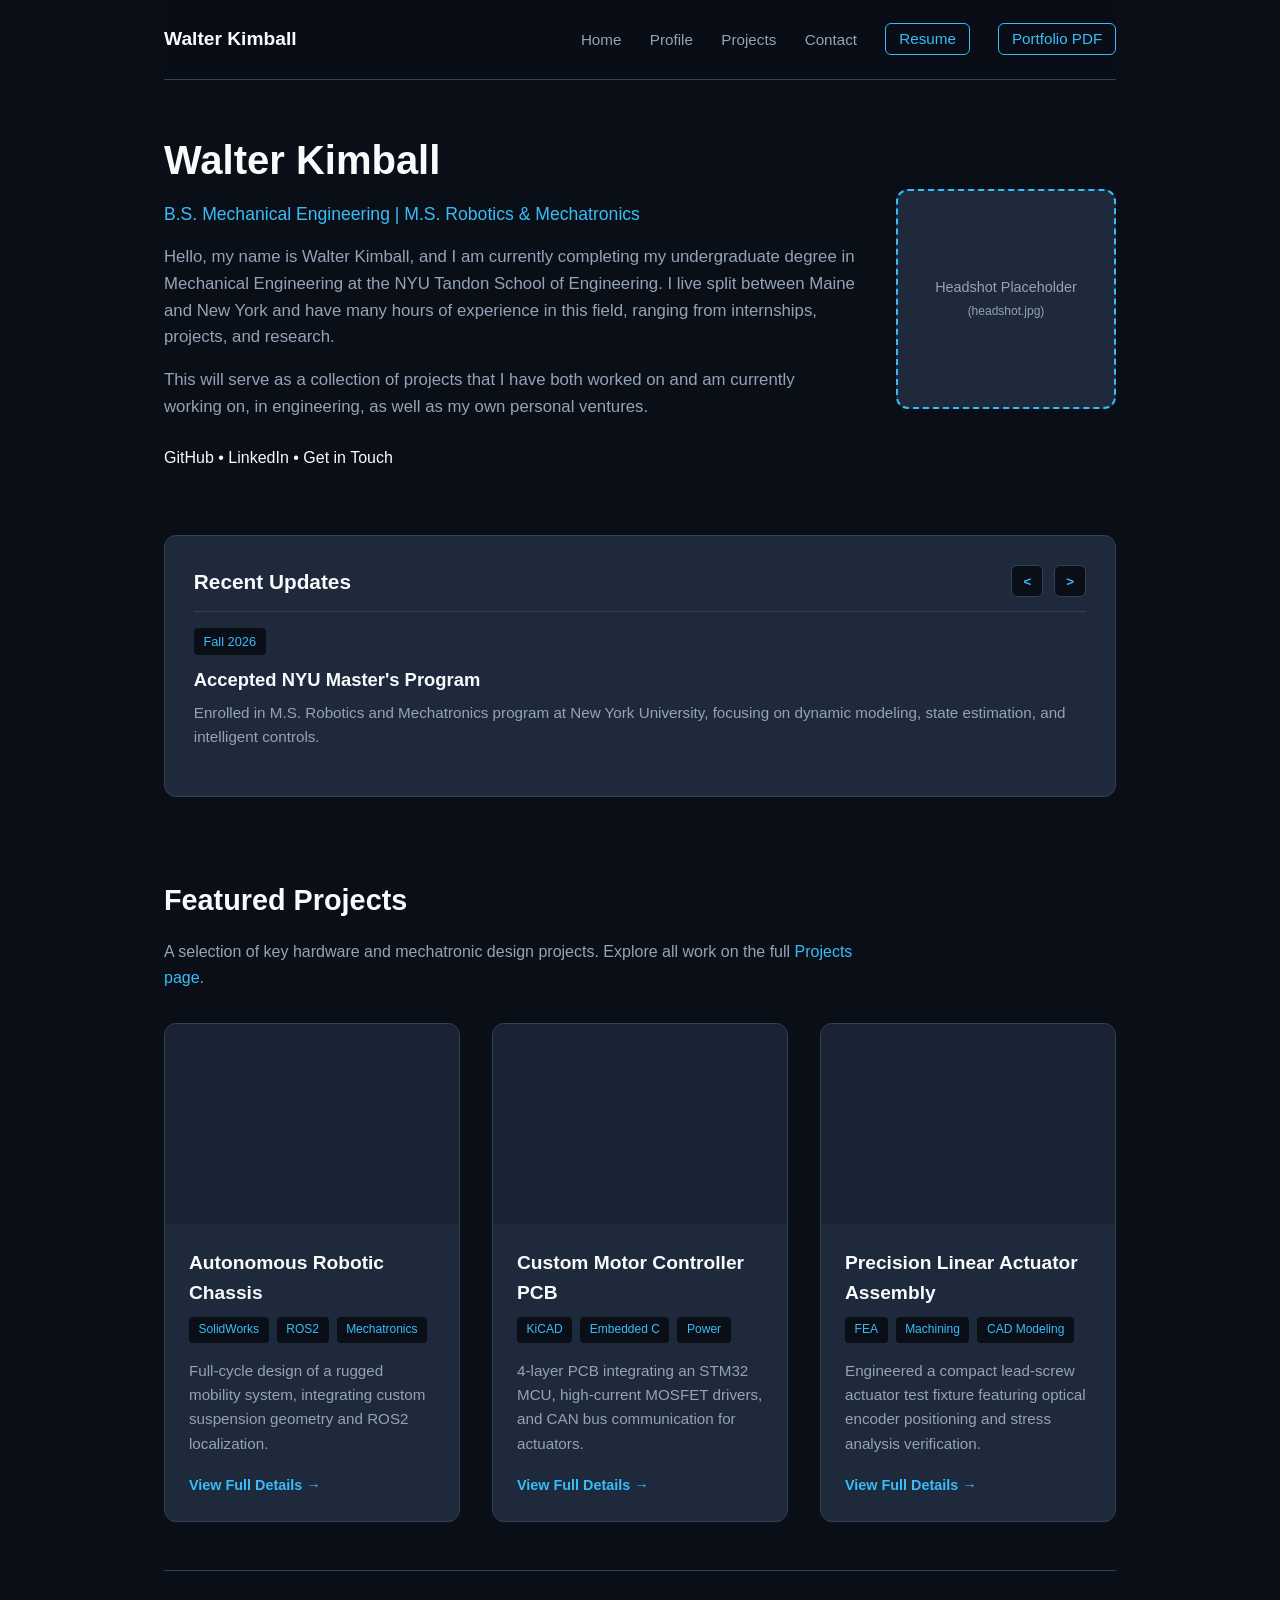
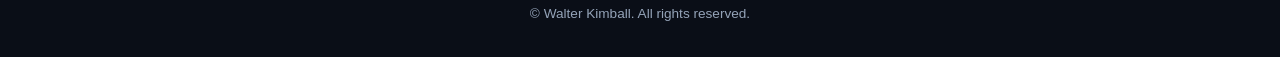
==== commit 14beae4e: "Update navigation links in index.html Removed 'active' class from Home link and added Portfolio PDF " ====
--- a/index.html
+++ b/index.html
@@ -35,11 +35,12 @@
   <nav class="navbar">
     <a href="index.html" class="logo">Walter Kimball</a>
     <div class="nav-links">
-      <a href="index.html" class="active">Home</a>
+      <a href="index.html">Home</a>
       <a href="profile.html">Profile</a>
       <a href="projects.html">Projects</a>
       <a href="contact.html">Contact</a>
       <a href="resume.pdf" target="_blank" class="btn-resume">Resume</a>
+      <a href="portfolio.pdf" target="_blank" class="btn-resume">Portfolio PDF</a>
     </div>
   </nav>
 
--- a/style.css
+++ b/style.css
@@ -67,7 +67,7 @@
 }
 
 /* Universal Section Styling */
-.hero, .updates-section, .featured-projects, .skills-section, .education-section, .projects-page-header, .contact-section {
+.hero, .updates-section, .featured-projects, .profile-header-section, .experience-section, .skills-section, .education-section, .projects-page-header, .contact-section {
   padding: 3rem 0;
   border-bottom: 1px solid var(--border-color);
 }
@@ -99,7 +99,7 @@
   text-decoration: none;
 }
 
-/* Hero Section Side-by-Side Layout */
+/* Hero Section */
 .hero {
   border-bottom: none;
 }
@@ -173,6 +173,100 @@
   .hero-image-container {
     width: 180px;
     height: 180px;
+  }
+}
+
+/* Extended Profile Bio */
+.extended-bio p {
+  color: var(--text-secondary);
+  font-size: 1.05rem;
+  margin-bottom: 1.2rem;
+  line-height: 1.7;
+}
+
+/* EXPERIENCE SECTION (Screenshot Matching Layout) */
+.exp-card {
+  background-color: var(--card-bg);
+  border: 1px solid var(--border-color);
+  border-radius: 12px;
+  padding: 2rem;
+  margin-bottom: 2.5rem;
+}
+
+.exp-header {
+  display: flex;
+  justify-content: space-between;
+  align-items: flex-start;
+  border-bottom: 1px solid var(--border-color);
+  padding-bottom: 1rem;
+  margin-bottom: 1.5rem;
+}
+
+.exp-title h3 {
+  font-size: 1.6rem;
+  color: var(--text-primary);
+}
+
+.exp-role {
+  color: var(--accent);
+  font-weight: 600;
+  font-size: 1.05rem;
+}
+
+.exp-meta {
+  text-align: right;
+  color: var(--text-secondary);
+  font-size: 0.95rem;
+}
+
+.exp-date {
+  font-style: italic;
+  color: var(--accent);
+}
+
+.exp-grid {
+  display: grid;
+  grid-template-columns: 1.2fr 0.8fr;
+  gap: 2rem;
+  align-items: start;
+}
+
+.exp-text p {
+  color: var(--text-secondary);
+  font-size: 0.95rem;
+  margin-bottom: 1.2rem;
+  line-height: 1.7;
+}
+
+.exp-media-stack {
+  display: flex;
+  flex-direction: column;
+  gap: 1.2rem;
+}
+
+.exp-img {
+  width: 100%;
+  border-radius: 10px;
+  border: 2px solid var(--accent);
+  object-fit: cover;
+  background-color: var(--bg-color);
+  transition: transform 0.2s ease;
+}
+
+.exp-img:hover {
+  transform: scale(1.02);
+}
+
+@media (max-width: 850px) {
+  .exp-grid {
+    grid-template-columns: 1fr;
+  }
+  .exp-header {
+    flex-direction: column;
+    gap: 0.5rem;
+  }
+  .exp-meta {
+    text-align: left;
   }
 }
 
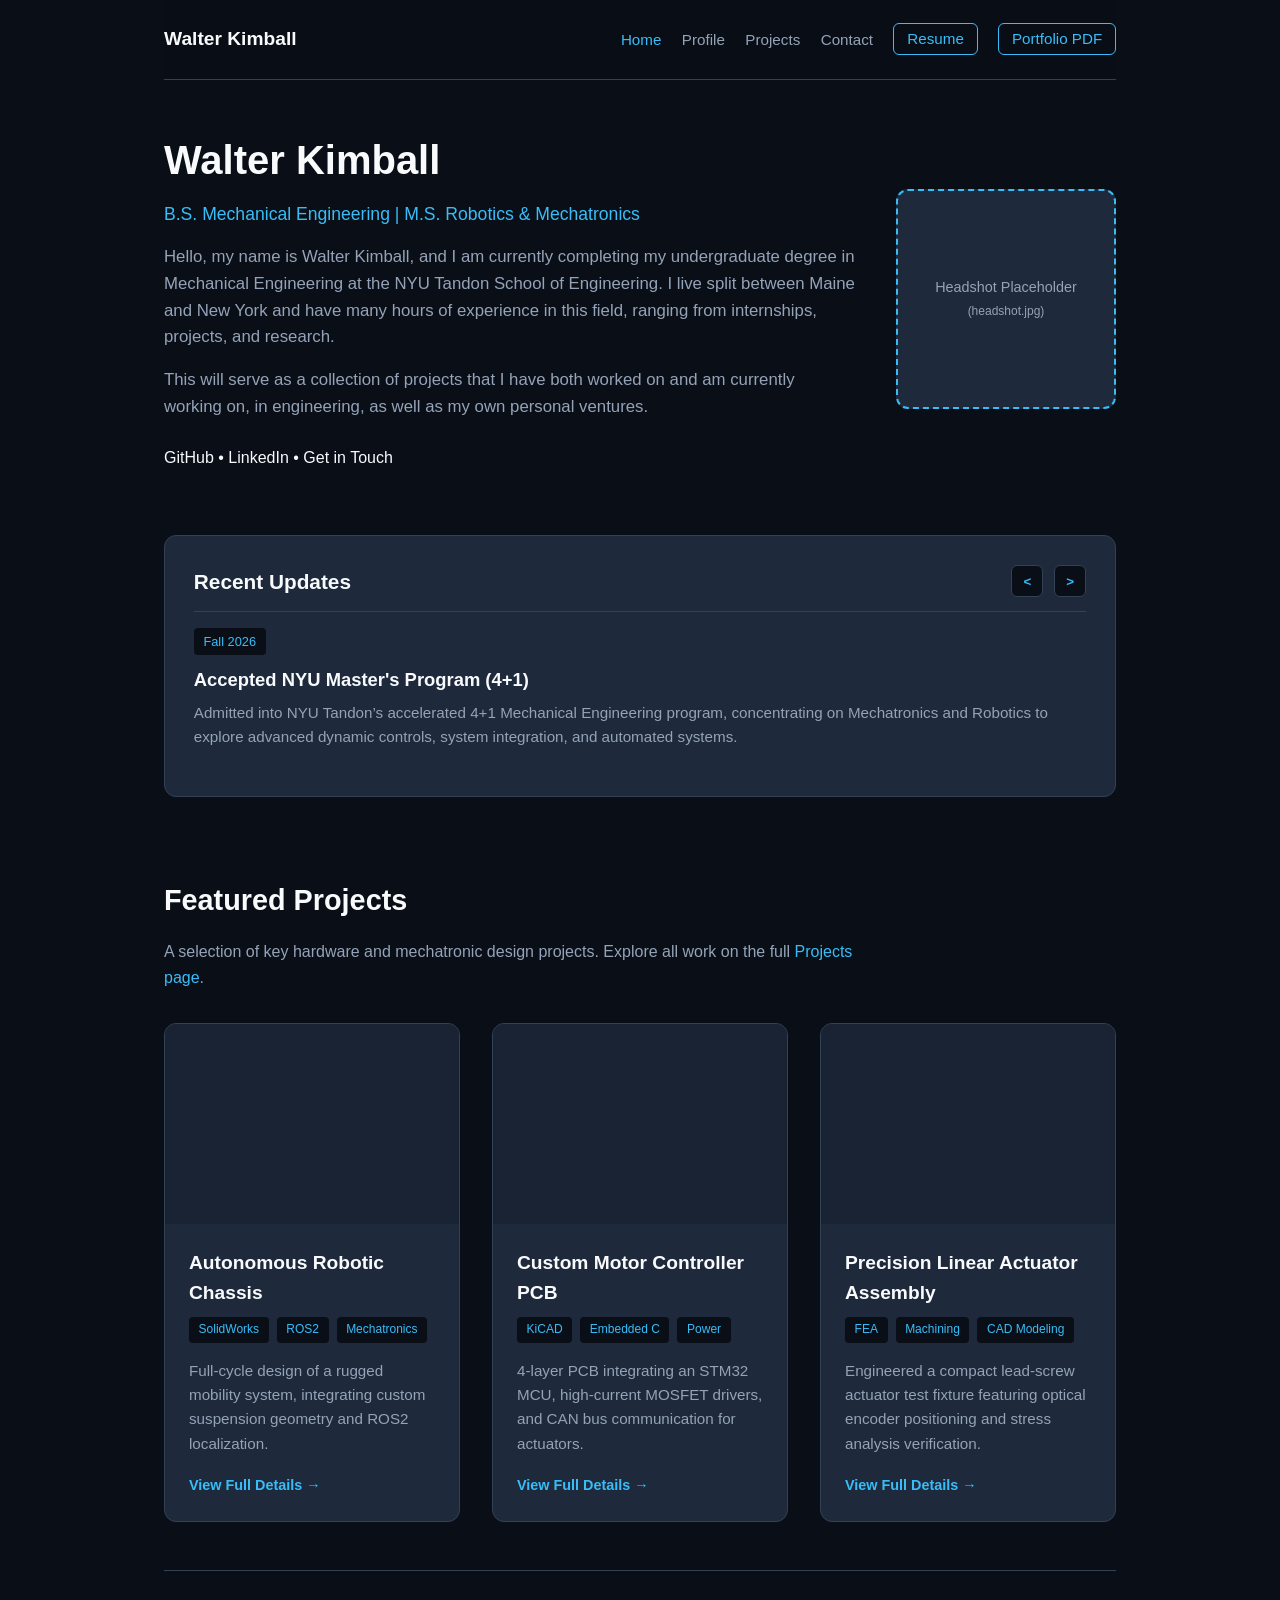
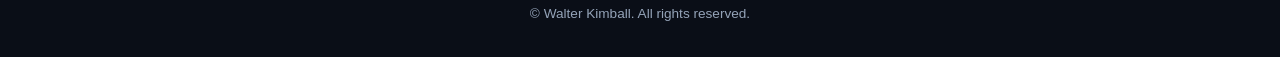
==== commit df272555: "Update index.html" ====
--- a/index.html
+++ b/index.html
@@ -6,6 +6,7 @@
   <title>Walter Kimball | Home</title>
   <link rel="stylesheet" href="style.css">
   <style>
+    /* Carousel Essential Mechanics */
     .carousel-container {
       position: relative;
       overflow: hidden;
@@ -35,7 +36,7 @@
   <nav class="navbar">
     <a href="index.html" class="logo">Walter Kimball</a>
     <div class="nav-links">
-      <a href="index.html">Home</a>
+      <a href="index.html" class="active">Home</a>
       <a href="profile.html">Profile</a>
       <a href="projects.html">Projects</a>
       <a href="contact.html">Contact</a>
@@ -47,6 +48,8 @@
   <!-- Hero / Intro Section -->
   <section id="about" class="hero">
     <div class="hero-container">
+      
+      <!-- Left Column: Heading & Text -->
       <div class="hero-text">
         <h1>Walter Kimball</h1>
         <p class="subtitle">B.S. Mechanical Engineering | M.S. Robotics & Mechatronics</p>
@@ -63,13 +66,14 @@
         </div>
       </div>
 
-      <!-- Headshot Frame -->
+      <!-- Right Column: Headshot Placeholder Frame -->
       <div class="hero-image-container">
         <img src="headshot.jpg" alt="Walter Kimball Headshot" class="headshot-img" onerror="this.style.display='none'; this.nextElementSibling.style.display='flex';" />
         <div class="headshot-placeholder">
           <span>Headshot Placeholder<br><small>(headshot.jpg)</small></span>
         </div>
       </div>
+
     </div>
   </section>
 
@@ -84,20 +88,32 @@
     </div>
 
     <div class="carousel-container">
+      <!-- Update 1 -->
       <div class="update-slide active">
         <span class="update-date">Fall 2026</span>
-        <h3>Accepted NYU Master's Program</h3>
-        <p>Enrolled in M.S. Robotics and Mechatronics program at New York University, focusing on dynamic modeling, state estimation, and intelligent controls.</p>
-      </div>
+        <h3>Accepted NYU Master's Program (4+1)</h3>
+        <p>Admitted into NYU Tandon’s accelerated 4+1 Mechanical Engineering program, concentrating on Mechatronics and Robotics to explore advanced dynamic controls, system integration, and automated systems.</p>
+      </div>
+
+      <!-- Update 2 -->
       <div class="update-slide">
-        <span class="update-date">Summer 2026</span>
-        <h3>Passed Fundamentals of Engineering Exam</h3>
-        <p>Successfully completed the FE Exam (Mechanical branch) and received Certified SolidWorks Professional (CSWP) designation.</p>
-      </div>
+        <span class="update-date">Fall 2026</span>
+        <h3>NYU Motorsports Head Baja Design Director</h3>
+        <p>Stepping into the sole Design Director role for the Baja SAE team following a year as co-director. Leading cross-functional engineering subteams through the complete design, analysis, and build of the new BV-1 vehicle.</p>
+      </div>
+
+      <!-- Update 3 -->
+      <div class="update-slide">
+        <span class="update-date">Fall 2025</span>
+        <h3>NYU Motorsports Baja Drivetrain Lead</h3>
+        <p>Appointed Drivetrain Lead, directing the development, structural modeling, and optimization of the custom 4WD powertrain, transmission, gearbox, and engine integration for NYU's next-gen Baja platform.</p>
+      </div>
+
+      <!-- Update 4 -->
       <div class="update-slide">
         <span class="update-date">Spring 2026</span>
-        <h3>B.S. Mechanical Engineering Completed</h3>
-        <p>Graduated with honors, finalizing a capstone project on a high-efficiency planar robotic manipulator.</p>
+        <h3>NYU Automotive Engineering TA</h3>
+        <p>Stepping into a Teaching Assistant role under Prof. Havercamp for NYU’s Automotive Engineering course after completing the class in Spring 2025. Guiding students through fundamental vehicle design calculations—focusing on transmission gearing, suspension spring stiffness, component packaging, and meeting target performance requirements.</p>
       </div>
     </div>
   </section>
@@ -110,6 +126,8 @@
       Explore all work on the full <a href="projects.html">Projects page</a>.
     </p>
     <div class="projects-grid">
+
+      <!-- Project Card 1 -->
       <div class="project-card">
         <div class="card-image" style="background-image: url('project1.jpg');"></div>
         <div class="card-content">
@@ -124,6 +142,7 @@
         </div>
       </div>
 
+      <!-- Project Card 2 -->
       <div class="project-card">
         <div class="card-image" style="background-image: url('project2.jpg');"></div>
         <div class="card-content">
@@ -138,6 +157,7 @@
         </div>
       </div>
 
+      <!-- Project Card 3 -->
       <div class="project-card">
         <div class="card-image" style="background-image: url('project3.jpg');"></div>
         <div class="card-content">
@@ -151,6 +171,7 @@
           <a href="projects.html" class="card-link">View Full Details &rarr;</a>
         </div>
       </div>
+
     </div>
   </section>
 
--- a/style.css
+++ b/style.css
@@ -49,7 +49,7 @@
 .nav-links a {
   color: var(--text-secondary);
   text-decoration: none;
-  margin-left: 1.5rem;
+  margin-left: 1rem; /* Adjusted from 1.5rem to fit both buttons cleanly */
   font-size: 0.95rem;
   transition: color 0.2s;
 }
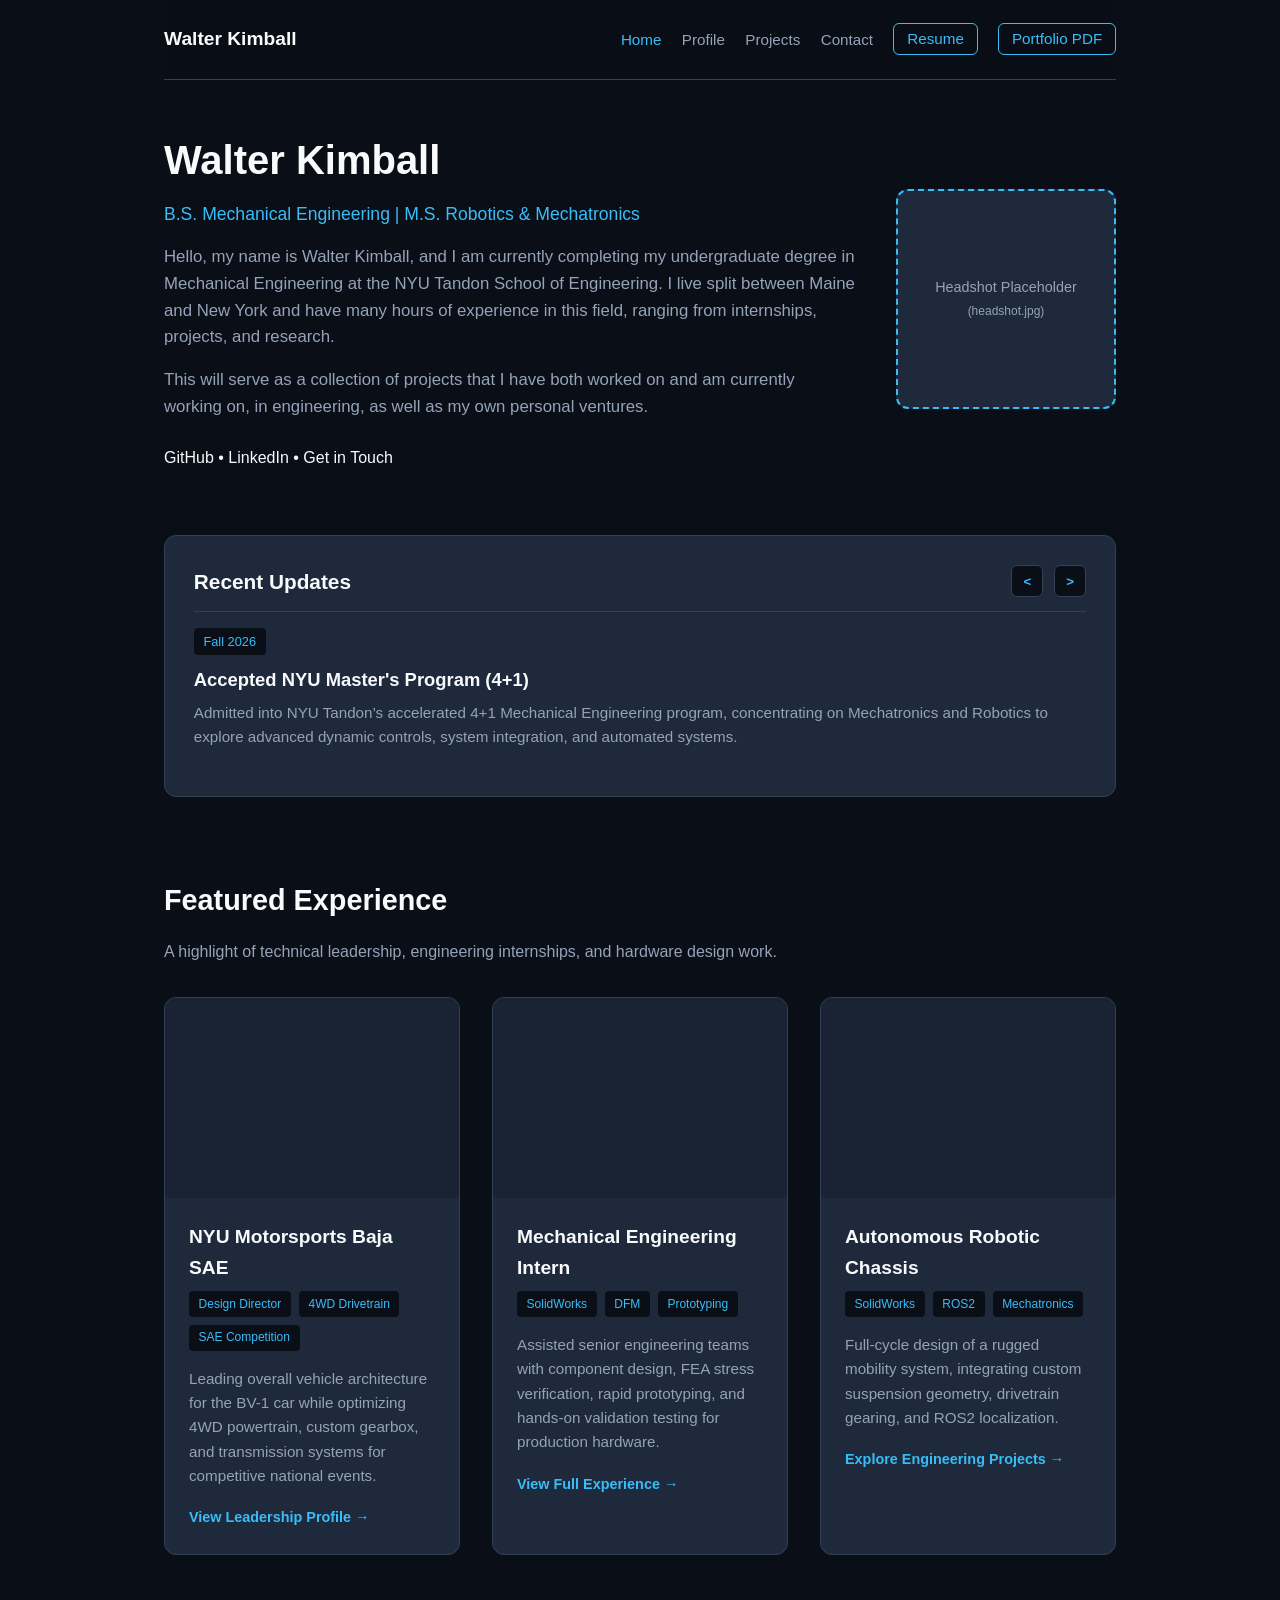
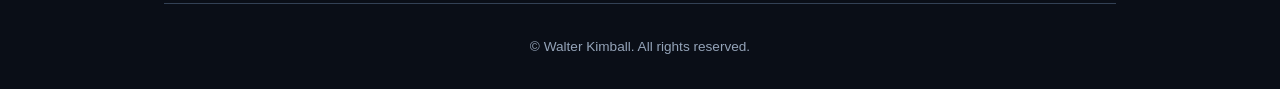
==== commit 7e27cd0c: "Revise featured projects to featured experience Updated project section to reflect featured experien" ====
--- a/index.html
+++ b/index.html
@@ -118,16 +118,45 @@
     </div>
   </section>
 
-  <!-- FEATURED PROJECTS -->
+  <!-- FEATURED EXPERIENCE (Mix of SAE, Internships, and Technical Projects) -->
   <section class="featured-projects">
-    <h2>Featured Projects</h2>
+    <h2>Featured Experience</h2>
     <p class="section-desc">
-      A selection of key hardware and mechatronic design projects. 
-      Explore all work on the full <a href="projects.html">Projects page</a>.
+      A highlight of technical leadership, engineering internships, and hardware design work.
     </p>
     <div class="projects-grid">
 
-      <!-- Project Card 1 -->
+      <!-- Card 1: SAE Competition Leadership -->
+      <div class="project-card">
+        <div class="card-image" style="background-image: url('baja.jpg');"></div>
+        <div class="card-content">
+          <h3>NYU Motorsports Baja SAE</h3>
+          <div class="tags">
+            <span class="tag">Design Director</span>
+            <span class="tag">4WD Drivetrain</span>
+            <span class="tag">SAE Competition</span>
+          </div>
+          <p>Leading overall vehicle architecture for the BV-1 car while optimizing 4WD powertrain, custom gearbox, and transmission systems for competitive national events.</p>
+          <a href="profile.html" class="card-link">View Leadership Profile &rarr;</a>
+        </div>
+      </div>
+
+      <!-- Card 2: Engineering Internship / Industry Role -->
+      <div class="project-card">
+        <div class="card-image" style="background-image: url('internship.jpg');"></div>
+        <div class="card-content">
+          <h3>Mechanical Engineering Intern</h3>
+          <div class="tags">
+            <span class="tag">SolidWorks</span>
+            <span class="tag">DFM</span>
+            <span class="tag">Prototyping</span>
+          </div>
+          <p>Assisted senior engineering teams with component design, FEA stress verification, rapid prototyping, and hands-on validation testing for production hardware.</p>
+          <a href="profile.html" class="card-link">View Full Experience &rarr;</a>
+        </div>
+      </div>
+
+      <!-- Card 3: Key Technical Project -->
       <div class="project-card">
         <div class="card-image" style="background-image: url('project1.jpg');"></div>
         <div class="card-content">
@@ -137,38 +166,8 @@
             <span class="tag">ROS2</span>
             <span class="tag">Mechatronics</span>
           </div>
-          <p>Full-cycle design of a rugged mobility system, integrating custom suspension geometry and ROS2 localization.</p>
-          <a href="projects.html" class="card-link">View Full Details &rarr;</a>
-        </div>
-      </div>
-
-      <!-- Project Card 2 -->
-      <div class="project-card">
-        <div class="card-image" style="background-image: url('project2.jpg');"></div>
-        <div class="card-content">
-          <h3>Custom Motor Controller PCB</h3>
-          <div class="tags">
-            <span class="tag">KiCAD</span>
-            <span class="tag">Embedded C</span>
-            <span class="tag">Power</span>
-          </div>
-          <p>4-layer PCB integrating an STM32 MCU, high-current MOSFET drivers, and CAN bus communication for actuators.</p>
-          <a href="projects.html" class="card-link">View Full Details &rarr;</a>
-        </div>
-      </div>
-
-      <!-- Project Card 3 -->
-      <div class="project-card">
-        <div class="card-image" style="background-image: url('project3.jpg');"></div>
-        <div class="card-content">
-          <h3>Precision Linear Actuator Assembly</h3>
-          <div class="tags">
-            <span class="tag">FEA</span>
-            <span class="tag">Machining</span>
-            <span class="tag">CAD Modeling</span>
-          </div>
-          <p>Engineered a compact lead-screw actuator test fixture featuring optical encoder positioning and stress analysis verification.</p>
-          <a href="projects.html" class="card-link">View Full Details &rarr;</a>
+          <p>Full-cycle design of a rugged mobility system, integrating custom suspension geometry, drivetrain gearing, and ROS2 localization.</p>
+          <a href="projects.html" class="card-link">Explore Engineering Projects &rarr;</a>
         </div>
       </div>
 
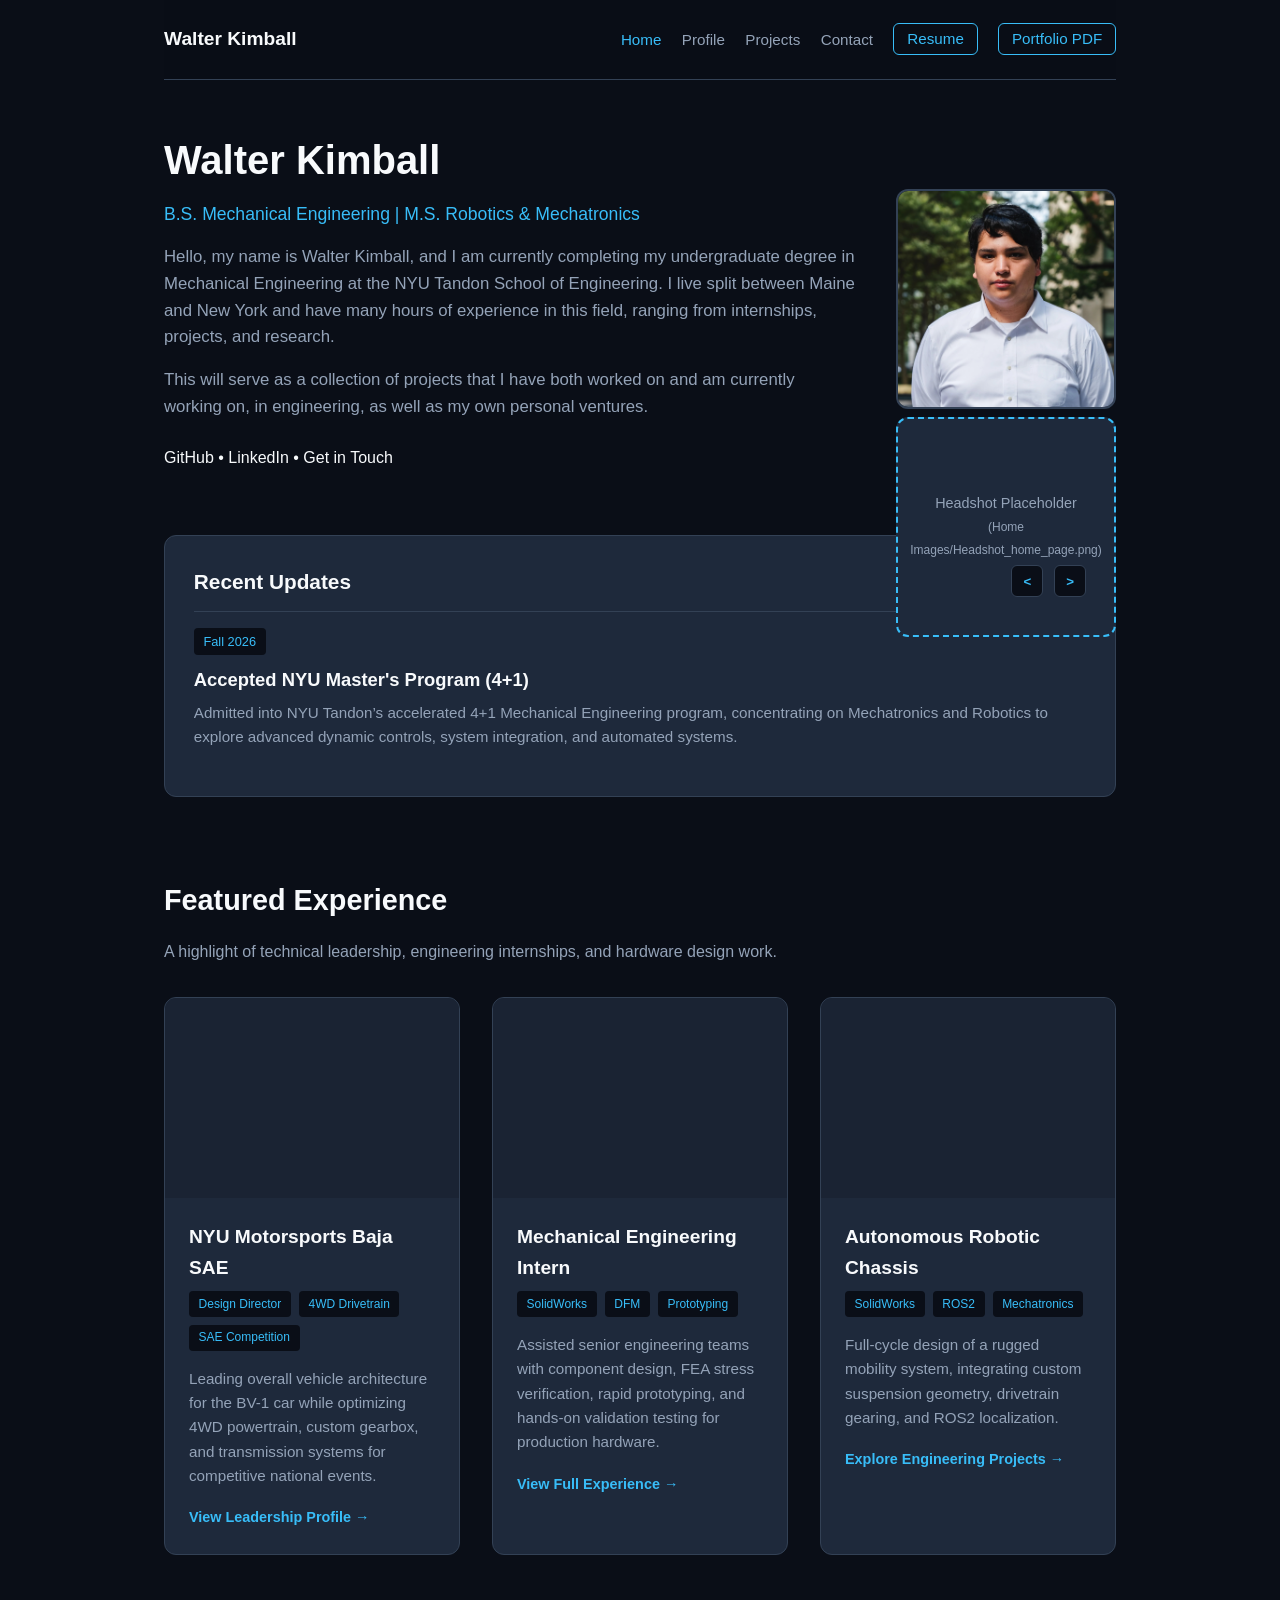
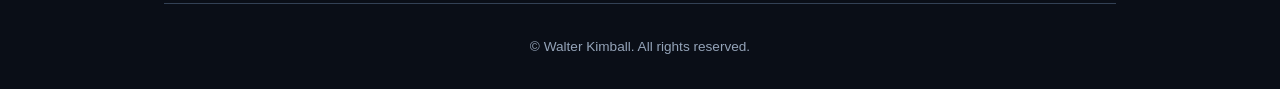
==== commit 8357f5b6: "Update headshot image source and placeholder text" ====
--- a/index.html
+++ b/index.html
@@ -66,11 +66,11 @@
         </div>
       </div>
 
-      <!-- Right Column: Headshot Placeholder Frame -->
+      <!-- Right Column: Headshot Frame -->
       <div class="hero-image-container">
-        <img src="headshot.jpg" alt="Walter Kimball Headshot" class="headshot-img" onerror="this.style.display='none'; this.nextElementSibling.style.display='flex';" />
+        <img src="Home Images/Headshot_home_page.png" alt="Walter Kimball Headshot" class="headshot-img" onerror="this.style.display='none'; this.nextElementSibling.style.display='flex';" />
         <div class="headshot-placeholder">
-          <span>Headshot Placeholder<br><small>(headshot.jpg)</small></span>
+          <span>Headshot Placeholder<br><small>(Home Images/Headshot_home_page.png)</small></span>
         </div>
       </div>
 
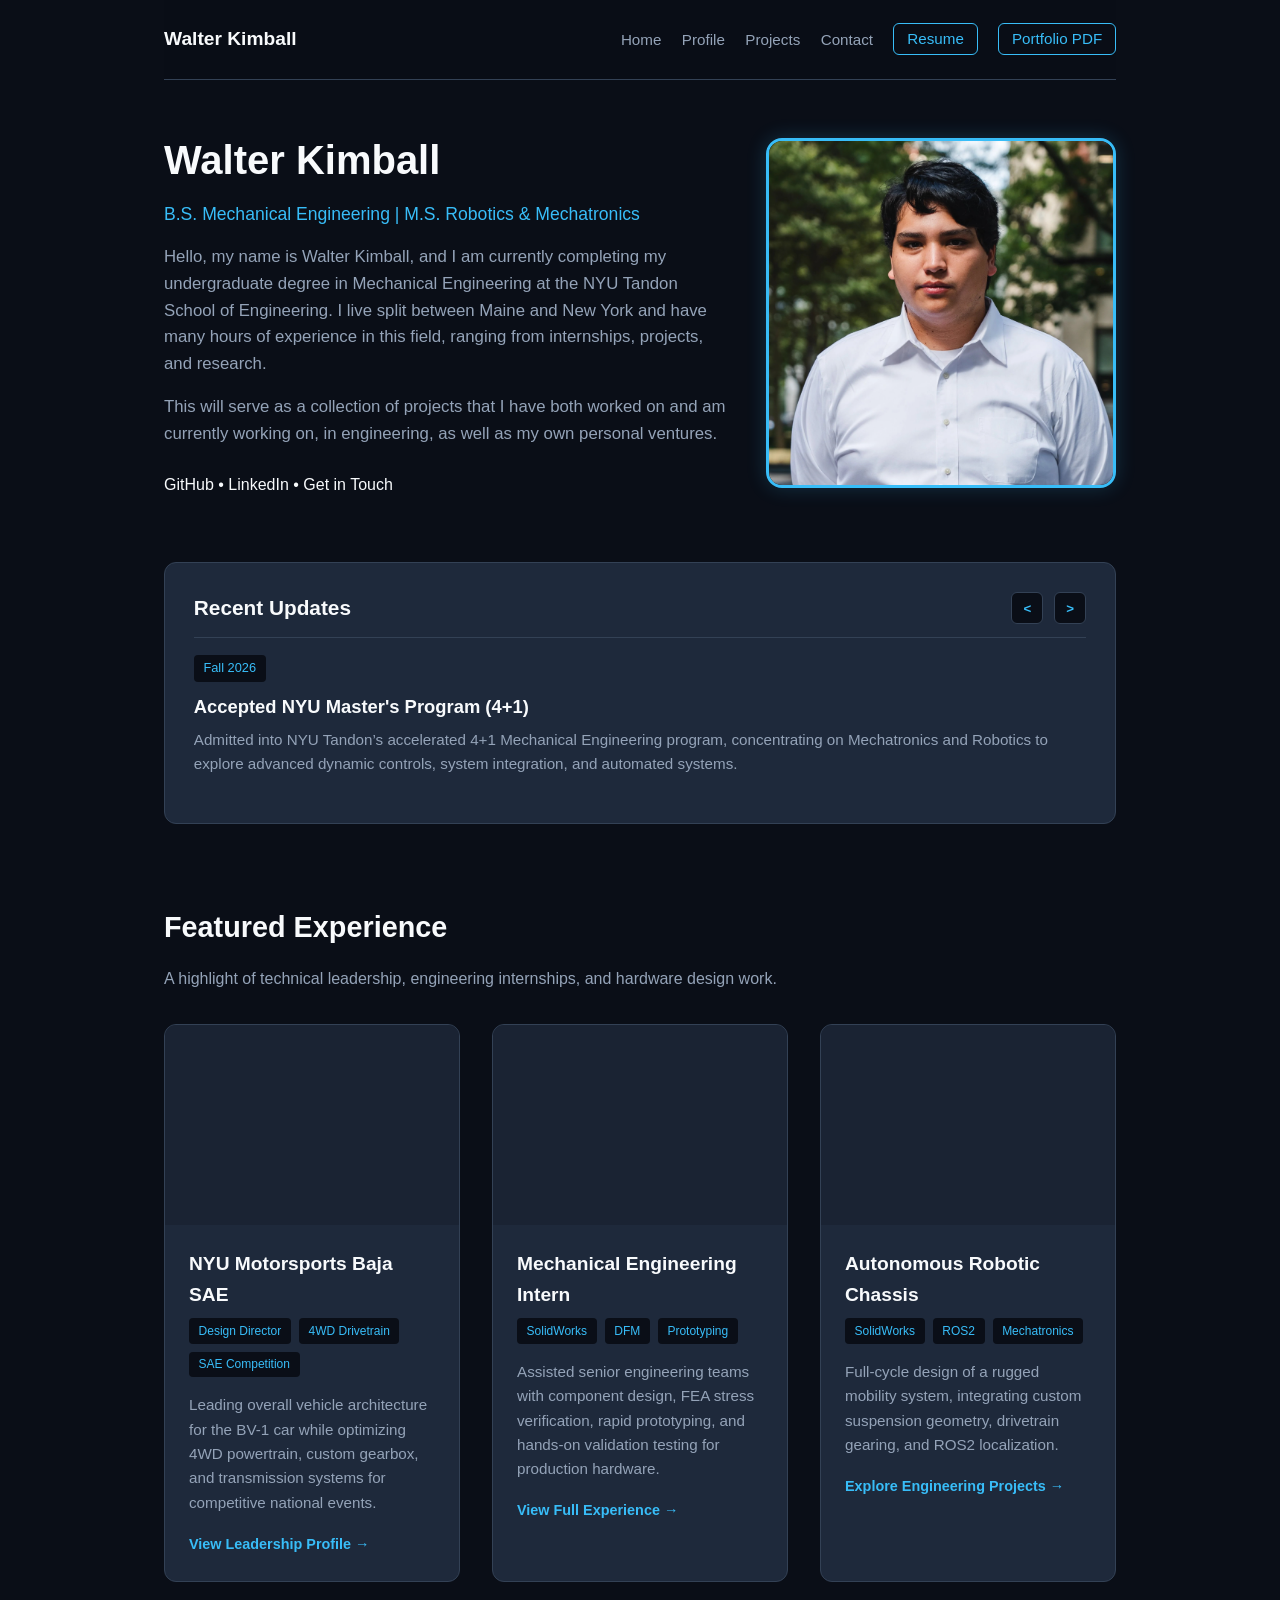
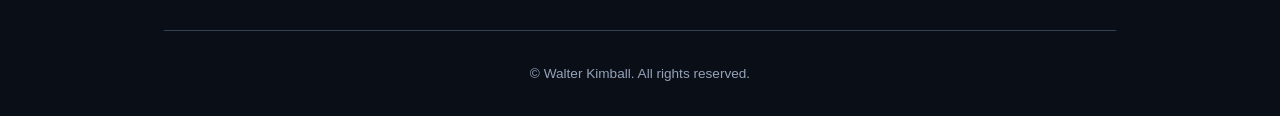
==== commit d6e35276: "Update navigation links for resume and portfolio" ====
--- a/index.html
+++ b/index.html
@@ -36,12 +36,12 @@
   <nav class="navbar">
     <a href="index.html" class="logo">Walter Kimball</a>
     <div class="nav-links">
-      <a href="index.html" class="active">Home</a>
+      <a href="index.html">Home</a>
       <a href="profile.html">Profile</a>
       <a href="projects.html">Projects</a>
       <a href="contact.html">Contact</a>
-      <a href="resume.pdf" target="_blank" class="btn-resume">Resume</a>
-      <a href="portfolio.pdf" target="_blank" class="btn-resume">Portfolio PDF</a>
+      <a href="WalterKimballResume.pdf" target="_blank" class="btn-resume">Resume</a>
+      <a href="Walter_Kimball_Protfolio_Master.pdf" target="_blank" class="btn-resume">Portfolio PDF</a>
     </div>
   </nav>
 
--- a/style.css
+++ b/style.css
@@ -49,7 +49,7 @@
 .nav-links a {
   color: var(--text-secondary);
   text-decoration: none;
-  margin-left: 1rem; /* Adjusted from 1.5rem to fit both buttons cleanly */
+  margin-left: 1rem;
   font-size: 0.95rem;
   transition: color 0.2s;
 }
@@ -138,25 +138,37 @@
 /* Headshot Styling & Placeholder */
 .hero-image-container {
   flex-shrink: 0;
-  width: 220px;
-  height: 220px;
+  width: 350px;
+  height: 350px;
+  min-width: 350px;
+  min-height: 350px;
+  display: flex;
+  justify-content: center;
+  align-items: center;
 }
 
 .headshot-img {
   width: 100%;
   height: 100%;
   object-fit: cover;
-  border-radius: 12px;
-  border: 2px solid var(--border-color);
+  border-radius: 16px;
+  border: 3px solid var(--accent);
+  box-shadow: 0 0 20px rgba(56, 189, 248, 0.2);
+  transition: transform 0.2s ease, box-shadow 0.2s ease;
+}
+
+.headshot-img:hover {
+  transform: scale(1.02);
+  box-shadow: 0 0 25px rgba(56, 189, 248, 0.35);
 }
 
 .headshot-placeholder {
   width: 100%;
   height: 100%;
-  border-radius: 12px;
+  border-radius: 16px;
   border: 2px dashed var(--accent);
   background-color: var(--card-bg);
-  display: flex;
+  display: none;
   align-items: center;
   justify-content: center;
   color: var(--text-secondary);
@@ -171,8 +183,10 @@
     text-align: center;
   }
   .hero-image-container {
-    width: 180px;
-    height: 180px;
+    width: 240px;
+    height: 240px;
+    min-width: 240px;
+    min-height: 240px;
   }
 }
 
@@ -184,7 +198,7 @@
   line-height: 1.7;
 }
 
-/* EXPERIENCE SECTION (Screenshot Matching Layout) */
+/* EXPERIENCE SECTION */
 .exp-card {
   background-color: var(--card-bg);
   border: 1px solid var(--border-color);
